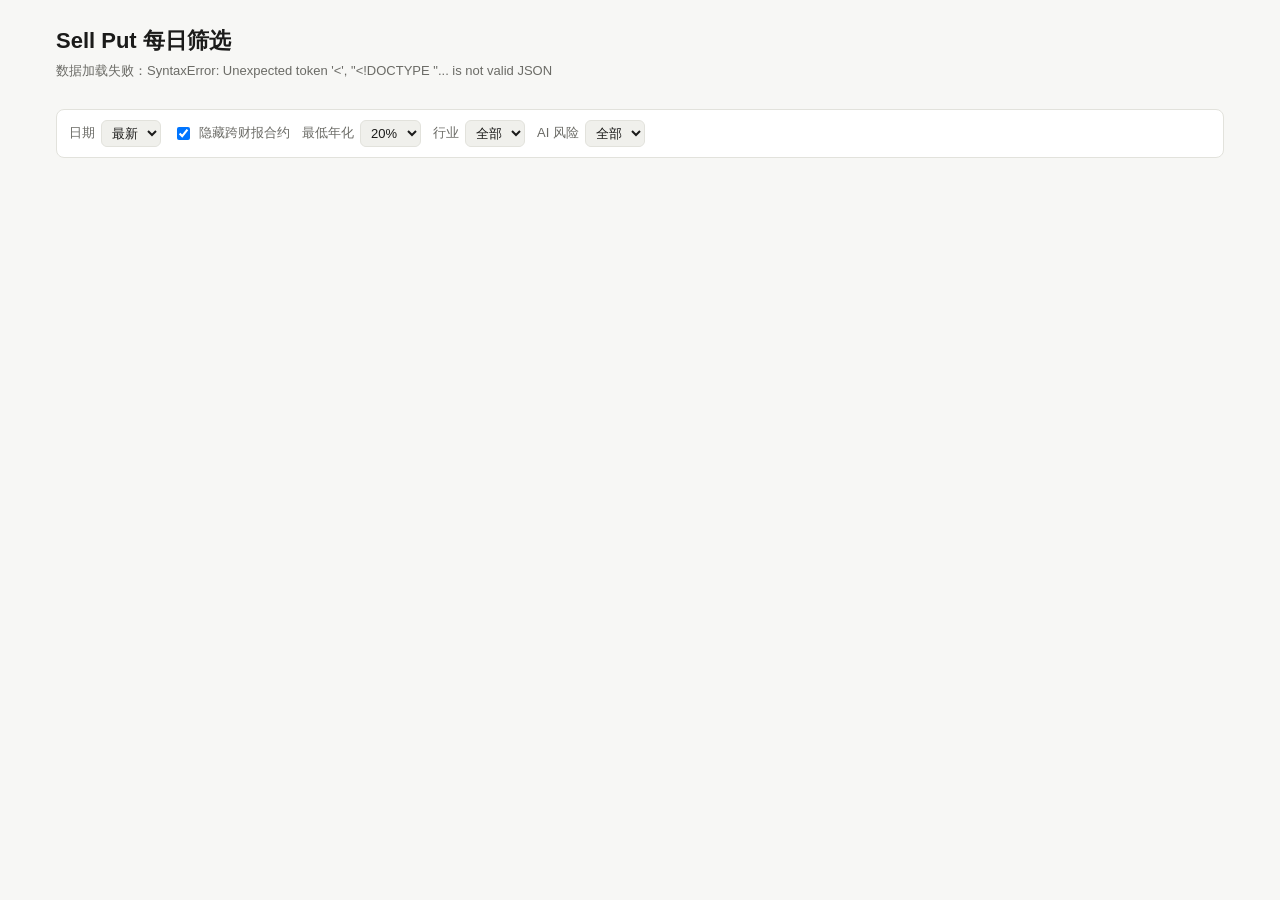
==== site/index.html @ 1e1ee7c6 "Daily sell-put screener with Claude risk notes and GitHub Pages site" ====
<!doctype html>
<html lang="zh-CN">
<head>
<meta charset="utf-8">
<meta name="viewport" content="width=device-width, initial-scale=1">
<title>Sell Put 每日筛选</title>
<style>
:root {
  --bg: #f7f7f5; --surface: #ffffff; --surface-2: #f0f0ec; --text: #1b1b1a; --muted: #6b6b66;
  --border: #e2e2dc; --accent: #2f6f4f; --accent-soft: #e3efe8;
  --warn: #9a5b00; --warn-soft: #fbefd9; --bad: #a33a2b; --bad-soft: #f8e1dd; --good: #2f6f4f; --good-soft: #e3efe8;
}
@media (prefers-color-scheme: dark) {
  :root:not([data-theme="light"]) {
    --bg: #141413; --surface: #1d1d1b; --surface-2: #262624; --text: #ecece8; --muted: #9a9a93;
    --border: #33332f; --accent: #7cc49b; --accent-soft: #1f3328;
    --warn: #f0b45c; --warn-soft: #3a2c14; --bad: #ef8a7a; --bad-soft: #3d1f1a; --good: #7cc49b; --good-soft: #1f3328;
  }
}
* { box-sizing: border-box; }
body { margin: 0; background: var(--bg); color: var(--text); font: 14px/1.5 -apple-system, BlinkMacSystemFont, "PingFang SC", "Segoe UI", "Microsoft YaHei", sans-serif; }
main { max-width: 1200px; margin: 0 auto; padding: 24px 16px 48px; }
h1 { font-size: 22px; margin: 0 0 4px; }
.sub { color: var(--muted); font-size: 13px; }
.stats { display: flex; gap: 8px; flex-wrap: wrap; margin: 14px 0; }
.stat { background: var(--surface); border: 1px solid var(--border); border-radius: 8px; padding: 8px 12px; }
.stat b { display: block; font-size: 18px; font-variant-numeric: tabular-nums; }
.stat span { color: var(--muted); font-size: 12px; }
.controls { display: flex; gap: 12px; flex-wrap: wrap; align-items: center; background: var(--surface); border: 1px solid var(--border); border-radius: 8px; padding: 10px 12px; margin-bottom: 12px; }
.controls label { display: flex; gap: 6px; align-items: center; color: var(--muted); font-size: 13px; }
select { background: var(--surface-2); color: var(--text); border: 1px solid var(--border); border-radius: 6px; padding: 4px 6px; font: inherit; }
.notice { background: var(--warn-soft); color: var(--warn); border-radius: 8px; padding: 8px 12px; margin-bottom: 12px; font-size: 13px; }
table { width: 100%; border-collapse: collapse; background: var(--surface); border: 1px solid var(--border); border-radius: 8px; overflow: hidden; }
th, td { padding: 9px 10px; text-align: right; border-bottom: 1px solid var(--border); white-space: nowrap; font-variant-numeric: tabular-nums; }
th { font-size: 12px; color: var(--muted); font-weight: 600; background: var(--surface-2); cursor: pointer; user-select: none; }
th:first-child, td:first-child { text-align: left; }
th.sorted::after { content: " ▾"; }
tr.row { cursor: pointer; }
tr.row:hover { background: var(--surface-2); }
.tk { font-weight: 700; }
.nm { color: var(--muted); font-size: 12px; max-width: 180px; overflow: hidden; text-overflow: ellipsis; display: block; }
.small { color: var(--muted); font-size: 12px; }
.ann { font-weight: 700; color: var(--accent); }
.tag { display: inline-block; border-radius: 999px; padding: 1px 8px; font-size: 12px; font-weight: 600; }
.r-低 { background: var(--good-soft); color: var(--good); }
.r-中 { background: var(--warn-soft); color: var(--warn); }
.r-高 { background: var(--bad-soft); color: var(--bad); }
.g-A { background: var(--good-soft); color: var(--good); }
.g-B { background: var(--surface-2); color: var(--text); border: 1px solid var(--border); }
.g-C { background: var(--bad-soft); color: var(--bad); }
.earn { background: var(--warn-soft); color: var(--warn); }
.gap-down { background: var(--bad-soft); color: var(--bad); }
.gap-up { background: var(--good-soft); color: var(--good); }
tr.detail td { white-space: normal; text-align: left; background: var(--surface-2); padding: 14px 16px; }
.detail-grid { display: grid; grid-template-columns: 1.4fr 1fr; gap: 18px; }
.detail h4 { margin: 0 0 6px; font-size: 13px; }
.detail ul { margin: 4px 0 10px; padding-left: 18px; }
.chips { display: flex; flex-wrap: wrap; gap: 6px; margin-bottom: 10px; }
.chip { background: var(--surface); border: 1px solid var(--border); border-radius: 6px; padding: 2px 8px; font-size: 12px; }
.mini { width: 100%; border: none; background: transparent; }
.mini th, .mini td { padding: 4px 6px; font-size: 12px; background: transparent; cursor: default; white-space: nowrap; }
.empty { text-align: center; color: var(--muted); padding: 40px; }
footer { color: var(--muted); font-size: 12px; margin-top: 20px; line-height: 1.7; }
@media (max-width: 760px) {
  thead { display: none; }
  table, tbody, tr, td { display: block; width: 100%; }
  table { border: none; background: transparent; }
  tr.row { background: var(--surface); border: 1px solid var(--border); border-radius: 8px; margin-top: 10px; padding: 6px 0; }
  tr.row td { display: flex; justify-content: space-between; border: none; padding: 3px 12px; white-space: normal; }
  tr.row td::before { content: attr(data-label); color: var(--muted); font-size: 12px; }
  tr.row td > span { text-align: right; }
  tr.row td:first-child { display: block; padding-bottom: 6px; }
  tr.row td:first-child > span { text-align: left; }
  tr.row td:first-child::before { content: none; }
  tr.detail td { border: 1px solid var(--border); border-top: none; border-radius: 0 0 8px 8px; margin-top: -4px; }
  .detail-grid { grid-template-columns: 1fr; }
  .nm { max-width: none; }
}
</style>
</head>
<body>
<main>
  <h1>Sell Put 每日筛选</h1>
  <div class="sub" id="sub">加载中…</div>
  <div class="stats" id="stats"></div>
  <div class="controls">
    <label>日期 <select id="date"></select></label>
    <label><input type="checkbox" id="hideEarn" checked> 隐藏跨财报合约</label>
    <label>最低年化 <select id="minAnn">
      <option value="0.20">20%</option><option value="0.25">25%</option><option value="0.30">30%</option><option value="0.40">40%</option>
    </select></label>
    <label>行业 <select id="sector"><option value="">全部</option></select></label>
    <label>AI 风险 <select id="risk"><option value="">全部</option><option>低</option><option>中</option><option>高</option></select></label>
  </div>
  <div id="notice"></div>
  <table>
    <thead><tr id="head"></tr></thead>
    <tbody id="body"></tbody>
  </table>
  <footer id="foot"></footer>
</main>
<script>
const COLS = [
  { key: "ticker", label: "股票" },
  { key: "price", label: "现价 / 盘前" },
  { key: "expiry", label: "到期 / DTE" },
  { key: "strike", label: "行权价 / OTM" },
  { key: "delta", label: "Delta" },
  { key: "mid", label: "权利金 (昨收 bid–ask)" },
  { key: "collateral", label: "一手担保" },
  { key: "annualized", label: "年化" },
  { key: "breakeven", label: "盈亏平衡" },
  { key: "iv", label: "IV / HV20" },
  { key: "earnings", label: "下次财报" },
  { key: "risk", label: "AI 质地 / 风险" },
];
const RISK_ORDER = { "低": 0, "中": 1, "高": 2 };
let report = null, sortKey = "annualized", open = new Set();

const $ = (id) => document.getElementById(id);
const pct = (x, d = 1) => x == null ? "–" : (x * 100).toFixed(d) + "%";
const usd = (x, d = 2) => x == null ? "–" : "$" + Number(x).toFixed(d);
const big = (x) => x == null ? "–" : Math.abs(x) >= 1e12 ? "$" + (x / 1e12).toFixed(2) + "T" : "$" + (x / 1e9).toFixed(1) + "B";
const esc = (s) => String(s ?? "").replace(/[&<>"']/g, (c) => ({ "&": "&amp;", "<": "&lt;", ">": "&gt;", '"': "&quot;", "'": "&#39;" }[c]));

async function load(date) {
  const url = date ? `data/history/${date}.json` : "data/latest.json";
  report = await (await fetch(url, { cache: "no-store" })).json();
  open.clear();
  const sectors = [...new Set(report.candidates.map((c) => c.sector).filter(Boolean))].sort();
  $("sector").innerHTML = '<option value="">全部</option>' + sectors.map((s) => `<option>${esc(s)}</option>`).join("");
  render();
}

function visibleRows() {
  const hideEarn = $("hideEarn").checked, minAnn = +$("minAnn").value, sector = $("sector").value, risk = $("risk").value;
  const rows = [];
  for (const c of report.candidates) {
    const contracts = c.contracts.filter((k) => k.annualized >= minAnn && !(hideEarn && k.crosses_earnings));
    if (!contracts.length) continue;
    if (sector && c.sector !== sector) continue;
    if (risk && c.ai?.risk_level !== risk) continue;
    rows.push({ c, k: contracts[0], others: contracts.slice(1) });
  }
  const val = ({ c, k }) => ({
    ticker: c.ticker, price: c.gap, expiry: k.dte, strike: k.otm_pct, delta: k.delta, mid: k.premium, collateral: -k.collateral,
    annualized: k.annualized, breakeven: 1 - k.breakeven / c.price, iv: k.iv / c.hv20,
    earnings: c.next_earnings || "9999", risk: RISK_ORDER[c.ai?.risk_level] ?? 9,
  }[sortKey]);
  const asc = ["ticker", "expiry", "earnings", "risk", "delta"].includes(sortKey) ? 1 : -1;
  rows.sort((a, b) => (val(a) > val(b) ? asc : val(a) < val(b) ? -asc : 0));
  return rows;
}

function render() {
  const r = report;
  $("sub").textContent = `数据时间 ${r.generated_at.replace("T", " ")}（美东） · 无风险利率 ${pct(r.risk_free_rate, 2)}` +
    (r.market_open ? " · 盘中实时（约 15 分钟延迟）" : " · 期权报价为上一收盘价（盘前期权不交易），Delta、OTM、权利金已按最新盘前价重新估算");
  $("stats").innerHTML = [
    [r.stats.universe, "扫描股票"], [r.stats.quality_passed, "通过质地筛选"], [r.stats.candidates, "有合格合约"],
  ].map(([v, l]) => `<div class="stat"><b>${v}</b><span>${l}</span></div>`).join("");
  const notes = [];
  if (!r.ai.enabled) notes.push("AI 风险笔记未启用（未配置 ANTHROPIC_API_KEY）。");
  if (r.ai.error) notes.push("AI 风险笔记今天生成失败：" + esc(r.ai.error));
  $("notice").innerHTML = notes.map((n) => `<div class="notice">${n}</div>`).join("");

  $("head").innerHTML = COLS.map((c) => `<th data-k="${c.key}" class="${c.key === sortKey ? "sorted" : ""}">${c.label}</th>`).join("");
  const rows = visibleRows();
  if (!rows.length) {
    $("body").innerHTML = `<tr><td colspan="${COLS.length}" class="empty">当前条件下没有合约</td></tr>`;
  } else {
    $("body").innerHTML = rows.map(rowHtml).join("");
  }
  const o = r.params.options, q = r.params.quality;
  $("foot").innerHTML = `
    规则：|Delta| ${o.delta_min}–${o.delta_max} · 年化 ≥ ${pct(o.min_annualized, 0)} · DTE ${o.min_dte}–${o.max_dte} 天 · 一手担保 ≤ $${(o.max_collateral ?? 0).toLocaleString()} · OI ≥ ${o.min_open_interest} · 价差 ≤ ${pct(o.max_spread_pct, 0)}<br>
    质地：市值 ≥ ${big(q.min_market_cap)} · ROE ≥ ${pct(q.min_roe, 0)} · 净利率 ≥ ${pct(q.min_profit_margin, 0)} · 自由现金流 &gt; 0 · 负债/权益 ≤ ${q.max_debt_to_equity}% · 距52周高点回撤 ≤ ${pct(q.max_drawdown_52w, 0)}<br>
    年化 = 权利金 ÷ 行权价 × 365 ÷ DTE（按现金担保计）。IV 由昨收中间价按 Black-Scholes 反推（未计股息）；盘前股价有变动时，Delta 和权利金（标"估"）按盘前价和同一 IV 重新估算，开盘后实际报价会不同。行权价是固定的，盘前大跌意味着合约离被行权更近。数据来自 Yahoo Finance，可能延迟或有误，下单前请以券商实时报价为准。<br>
    本页面是按上述规则自动筛选的数据和 AI 生成的风险摘要，不构成投资建议。卖出看跌期权在股价大跌时可能被行权并产生较大亏损。`;
}

function priceCell(c) {
  const g = c.gap ?? 0, warn = report.params.options.gap_warn ?? 0.03;
  if (Math.abs(g) < 0.0005) return usd(c.price_now ?? c.price);
  const cls = g <= -warn ? "tag gap-down" : g >= warn ? "tag gap-up" : "small";
  return `${usd(c.price_now)} <span class="${cls}">${g > 0 ? "+" : ""}${pct(g)}</span>`;
}

function rowHtml({ c, k, others }) {
  const ai = c.ai;
  const cells = [
    `<span class="tk">${esc(c.ticker)}</span><span class="nm">${esc(c.name)} · ${esc(c.sector || "")}</span>`,
    priceCell(c),
    `${k.expiry.slice(5)} <span class="small">${k.dte}天</span>`,
    `${usd(k.strike, k.strike % 1 ? 1 : 0)} <span class="small">${pct(k.otm_pct)}</span>`,
    k.delta.toFixed(2),
    `${k.premium !== k.mid ? '<span class="small">估</span> ' : ""}${usd(k.premium)} <span class="small">${k.bid.toFixed(2)}–${k.ask.toFixed(2)}</span>`,
    "$" + k.collateral.toLocaleString(),
    `<span class="ann">${pct(k.annualized)}</span>`,
    usd(k.breakeven),
    `${pct(k.iv, 0)} <span class="small">/ ${pct(c.hv20, 0)}</span>`,
    c.next_earnings ? (k.crosses_earnings ? `<span class="tag earn">${c.next_earnings.slice(5)} 跨期</span>` : c.next_earnings.slice(5)) : "–",
    ai ? `<span class="tag g-${ai.quality_grade}">${ai.quality_grade}</span> <span class="tag r-${ai.risk_level}">${ai.risk_level}</span>` : '<span class="small">–</span>',
  ];
  const tr = `<tr class="row" data-t="${esc(c.ticker)}">${cells.map((v, i) => `<td data-label="${COLS[i].label}"><span>${v}</span></td>`).join("")}</tr>`;
  return open.has(c.ticker) ? tr + detailHtml(c, [k, ...others]) : tr;
}

function detailHtml(c, contracts) {
  const ai = c.ai;
  const chips = [
    ["市值", big(c.market_cap)], ["ROE", pct(c.roe)], ["净利率", pct(c.profit_margin)], ["自由现金流", big(c.fcf)],
    ["负债/权益", c.debt_to_equity == null ? "–" : c.debt_to_equity.toFixed(0) + "%"], ["前瞻PE", c.forward_pe == null ? "–" : c.forward_pe.toFixed(1)],
    ["52周回撤", pct(c.drawdown_52w)], ["200日线", c.above_sma200 ? "上方" : "下方"], ["HV1年", pct(c.hv252, 0)],
  ].map(([l, v]) => `<span class="chip">${l} ${v}</span>`).join("");
  const aiHtml = ai ? `
      <h4>AI 小结</h4>
      <p>${esc(ai.summary)}</p>
      <h4>质地 <span class="tag g-${ai.quality_grade}">${ai.quality_grade}</span></h4>
      <p>${esc(ai.quality_view)}</p>
      <h4>到期前风险 <span class="tag r-${ai.risk_level}">${ai.risk_level}</span></h4>
      <ul>${ai.risks.map((x) => `<li>${esc(x)}</li>`).join("")}</ul>
      <h4>新闻要点</h4><p>${esc(ai.news_digest)}</p>`
    : `<p class="small">${report.ai.enabled ? `AI 只分析年化最高的前 ${report.ai.top_n} 只，这只不在其中。` : "AI 风险笔记未启用。"}</p>`;
  const mini = `<table class="mini"><thead><tr><th>到期</th><th>行权价</th><th>Delta</th><th>权利金</th><th>年化</th><th>OI</th></tr></thead><tbody>
    ${contracts.map((k) => `<tr><td>${k.expiry.slice(5)} · ${k.dte}天${k.crosses_earnings ? ' <span class="tag earn">跨财报</span>' : ""}</td><td>${usd(k.strike, k.strike % 1 ? 1 : 0)}</td><td>${k.delta.toFixed(2)}</td><td>${usd(k.premium)}</td><td>${pct(k.annualized)}</td><td>${k.open_interest}</td></tr>`).join("")}
    </tbody></table>`;
  return `<tr class="detail"><td colspan="${COLS.length}"><div class="detail-grid">
    <div>${aiHtml}</div>
    <div><h4>基本面</h4><div class="chips">${chips}</div><h4>可选合约</h4>${mini}</div>
  </div></td></tr>`;
}

$("head").addEventListener("click", (e) => { const k = e.target.dataset.k; if (k) { sortKey = k; render(); } });
$("body").addEventListener("click", (e) => {
  const tr = e.target.closest("tr.row"); if (!tr) return;
  const t = tr.dataset.t; open.has(t) ? open.delete(t) : open.add(t); render();
});
["hideEarn", "minAnn", "sector", "risk"].forEach((id) => $(id).addEventListener("change", render));
$("date").addEventListener("change", (e) => load(e.target.value || null));

(async () => {
  try {
    const dates = await (await fetch("data/history/index.json", { cache: "no-store" })).json();
    $("date").innerHTML = dates.map((d, i) => `<option value="${i ? d : ""}">${d}${i ? "" : "（最新）"}</option>`).join("");
  } catch { $("date").innerHTML = '<option value="">最新</option>'; }
  try { await load(null); } catch (e) { $("sub").textContent = "数据加载失败：" + e; }
})();
</script>
</body>
</html>
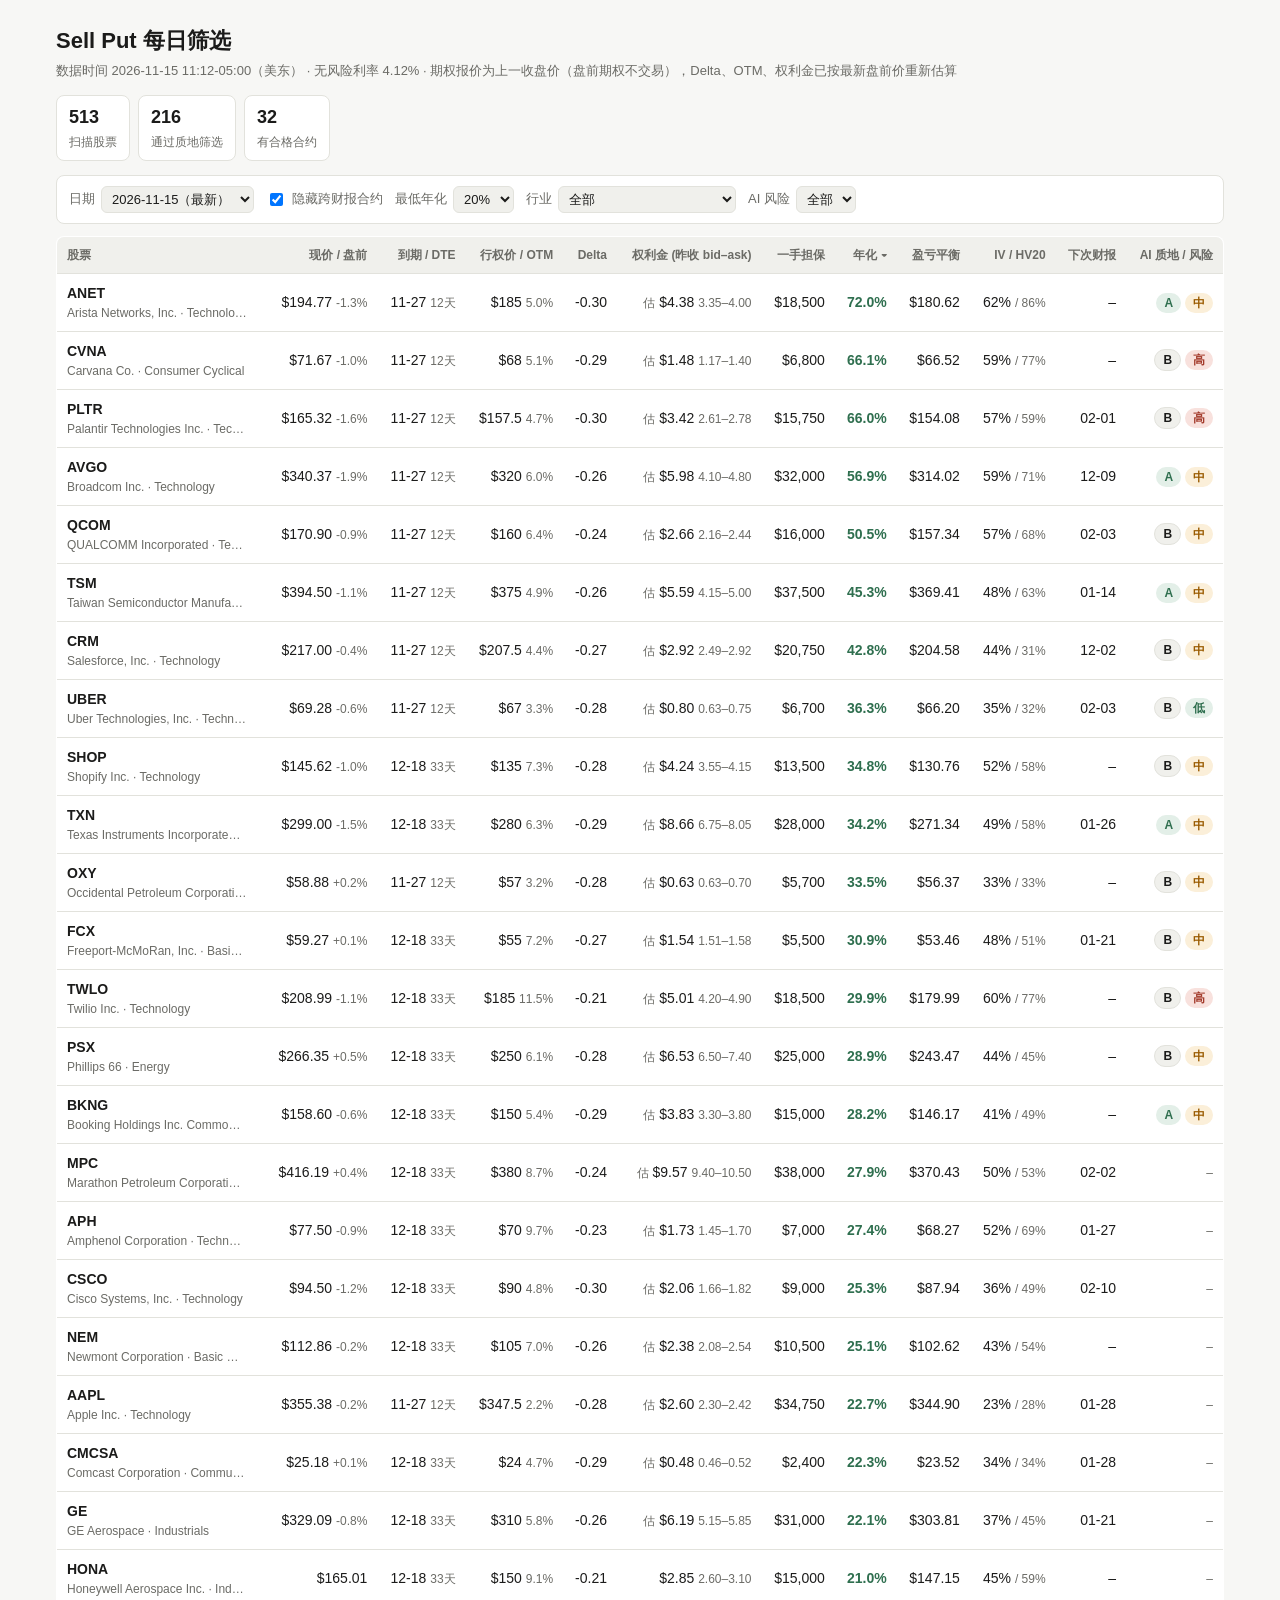
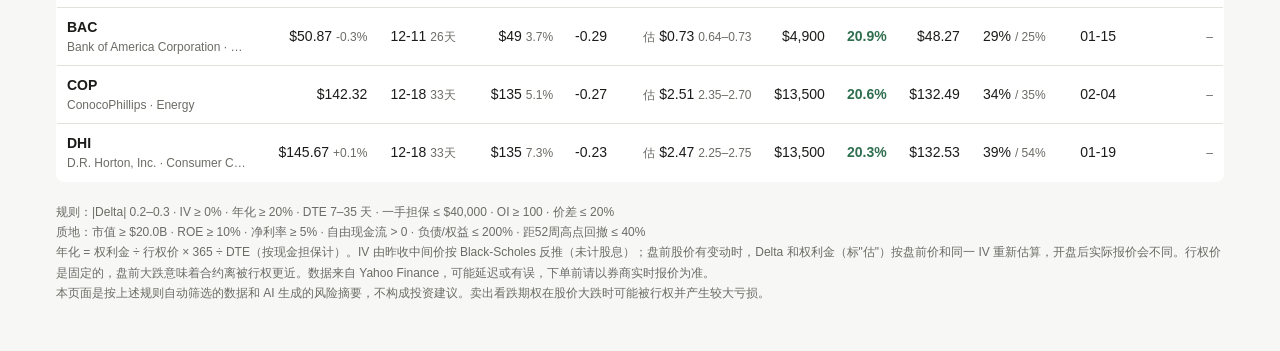
==== commit 838bf772: "Require IV >= 80% and 30% annualized; drop 52-week drawdown filter" ====
--- a/site/index.html
+++ b/site/index.html
@@ -173,8 +173,8 @@
   }
   const o = r.params.options, q = r.params.quality;
   $("foot").innerHTML = `
-    规则：|Delta| ${o.delta_min}–${o.delta_max} · 年化 ≥ ${pct(o.min_annualized, 0)} · DTE ${o.min_dte}–${o.max_dte} 天 · 一手担保 ≤ $${(o.max_collateral ?? 0).toLocaleString()} · OI ≥ ${o.min_open_interest} · 价差 ≤ ${pct(o.max_spread_pct, 0)}<br>
-    质地：市值 ≥ ${big(q.min_market_cap)} · ROE ≥ ${pct(q.min_roe, 0)} · 净利率 ≥ ${pct(q.min_profit_margin, 0)} · 自由现金流 &gt; 0 · 负债/权益 ≤ ${q.max_debt_to_equity}% · 距52周高点回撤 ≤ ${pct(q.max_drawdown_52w, 0)}<br>
+    规则：|Delta| ${o.delta_min}–${o.delta_max} · IV ≥ ${pct(o.min_iv ?? 0, 0)} · 年化 ≥ ${pct(o.min_annualized, 0)} · DTE ${o.min_dte}–${o.max_dte} 天 · 一手担保 ≤ $${(o.max_collateral ?? 0).toLocaleString()} · OI ≥ ${o.min_open_interest} · 价差 ≤ ${pct(o.max_spread_pct, 0)}<br>
+    质地：市值 ≥ ${big(q.min_market_cap)} · ROE ≥ ${pct(q.min_roe, 0)} · 净利率 ≥ ${pct(q.min_profit_margin, 0)} · 自由现金流 &gt; 0 · 负债/权益 ≤ ${q.max_debt_to_equity}%${q.max_drawdown_52w != null ? ` · 距52周高点回撤 ≤ ${pct(q.max_drawdown_52w, 0)}` : ""}<br>
     年化 = 权利金 ÷ 行权价 × 365 ÷ DTE（按现金担保计）。IV 由昨收中间价按 Black-Scholes 反推（未计股息）；盘前股价有变动时，Delta 和权利金（标"估"）按盘前价和同一 IV 重新估算，开盘后实际报价会不同。行权价是固定的，盘前大跌意味着合约离被行权更近。数据来自 Yahoo Finance，可能延迟或有误，下单前请以券商实时报价为准。<br>
     本页面是按上述规则自动筛选的数据和 AI 生成的风险摘要，不构成投资建议。卖出看跌期权在股价大跌时可能被行权并产生较大亏损。`;
 }
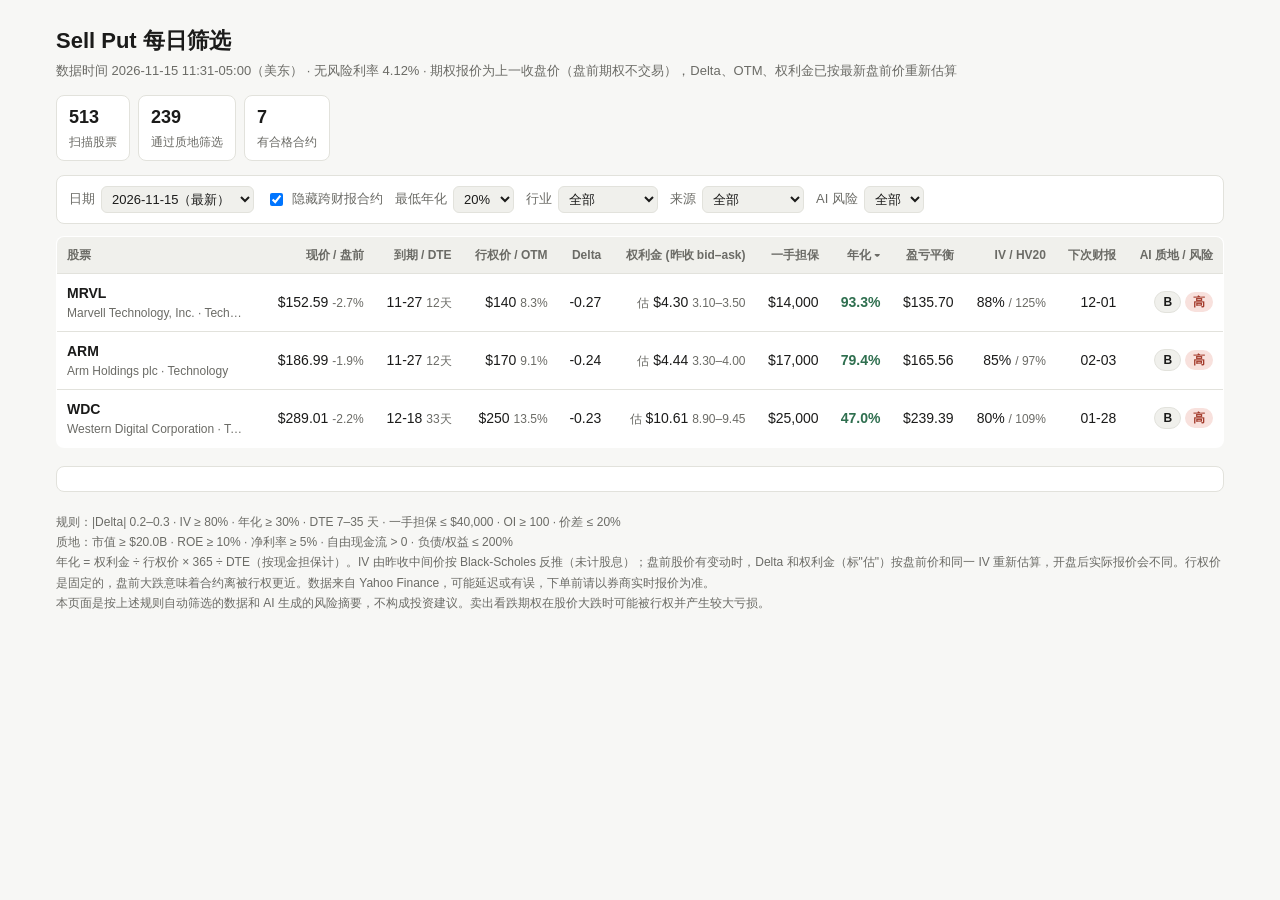
==== commit e7004876: "Add Reddit trending tickers (ApeWisdom) to the daily pool" ====
--- a/site/index.html
+++ b/site/index.html
@@ -60,6 +60,12 @@
 .mini { width: 100%; border: none; background: transparent; }
 .mini th, .mini td { padding: 4px 6px; font-size: 12px; background: transparent; cursor: default; white-space: nowrap; }
 .empty { text-align: center; color: var(--muted); padding: 40px; }
+.rd { background: var(--accent-soft); color: var(--accent); margin-left: 6px; font-weight: 600; }
+#reddit { margin-top: 18px; background: var(--surface); border: 1px solid var(--border); border-radius: 8px; padding: 12px 14px; }
+#reddit h3 { margin: 0 0 4px; font-size: 14px; }
+#reddit .chips { margin: 8px 0 0; }
+.chip.in { border-color: var(--accent); color: var(--accent); font-weight: 600; }
+.chip .why { color: var(--muted); }
 footer { color: var(--muted); font-size: 12px; margin-top: 20px; line-height: 1.7; }
 @media (max-width: 760px) {
   thead { display: none; }
@@ -90,6 +96,7 @@
       <option value="0.20">20%</option><option value="0.25">25%</option><option value="0.30">30%</option><option value="0.40">40%</option>
     </select></label>
     <label>行业 <select id="sector"><option value="">全部</option></select></label>
+    <label>来源 <select id="source"><option value="">全部</option><option value="reddit">Reddit 热门</option></select></label>
     <label>AI 风险 <select id="risk"><option value="">全部</option><option>低</option><option>中</option><option>高</option></select></label>
   </div>
   <div id="notice"></div>
@@ -97,6 +104,7 @@
     <thead><tr id="head"></tr></thead>
     <tbody id="body"></tbody>
   </table>
+  <section id="reddit"></section>
   <footer id="foot"></footer>
 </main>
 <script>
@@ -134,12 +142,14 @@
 
 function visibleRows() {
   const hideEarn = $("hideEarn").checked, minAnn = +$("minAnn").value, sector = $("sector").value, risk = $("risk").value;
+  const source = $("source").value;
   const rows = [];
   for (const c of report.candidates) {
     const contracts = c.contracts.filter((k) => k.annualized >= minAnn && !(hideEarn && k.crosses_earnings));
     if (!contracts.length) continue;
     if (sector && c.sector !== sector) continue;
     if (risk && c.ai?.risk_level !== risk) continue;
+    if (source === "reddit" && !c.reddit) continue;
     rows.push({ c, k: contracts[0], others: contracts.slice(1) });
   }
   const val = ({ c, k }) => ({
@@ -158,6 +168,7 @@
     (r.market_open ? " · 盘中实时（约 15 分钟延迟）" : " · 期权报价为上一收盘价（盘前期权不交易），Delta、OTM、权利金已按最新盘前价重新估算");
   $("stats").innerHTML = [
     [r.stats.universe, "扫描股票"], [r.stats.quality_passed, "通过质地筛选"], [r.stats.candidates, "有合格合约"],
+    ...(r.stats.reddit_trending ? [[r.stats.reddit_trending, "Reddit 热门"]] : []),
   ].map(([v, l]) => `<div class="stat"><b>${v}</b><span>${l}</span></div>`).join("");
   const notes = [];
   if (!r.ai.enabled) notes.push("AI 风险笔记未启用（未配置 ANTHROPIC_API_KEY）。");
@@ -171,6 +182,7 @@
   } else {
     $("body").innerHTML = rows.map(rowHtml).join("");
   }
+  $("reddit").innerHTML = redditHtml(r.reddit || []);
   const o = r.params.options, q = r.params.quality;
   $("foot").innerHTML = `
     规则：|Delta| ${o.delta_min}–${o.delta_max} · IV ≥ ${pct(o.min_iv ?? 0, 0)} · 年化 ≥ ${pct(o.min_annualized, 0)} · DTE ${o.min_dte}–${o.max_dte} 天 · 一手担保 ≤ $${(o.max_collateral ?? 0).toLocaleString()} · OI ≥ ${o.min_open_interest} · 价差 ≤ ${pct(o.max_spread_pct, 0)}<br>
@@ -186,10 +198,23 @@
   return `${usd(c.price_now)} <span class="${cls}">${g > 0 ? "+" : ""}${pct(g)}</span>`;
 }
 
+const WHY = {
+  candidate: "入选", no_contract: "无合格合约", chain_failed: "数据失败", not_equity: "ETF/非个股",
+  market_cap: "市值不够", roe: "ROE 低", profit_margin: "净利率低", fcf: "现金流为负", debt: "负债高",
+  price: "股价低", sma200: "在200日线下", drawdown: "回撤大",
+};
+
+function redditHtml(list) {
+  if (!list.length) return "";
+  return `<h3>今日 Reddit 热门</h3>
+    <div class="small">过去 24 小时 Reddit 股票版块提及最多的股票（数据来自 ApeWisdom），已并入今天的股票池，同样要过质地和期权规则。</div>
+    <div class="chips">${list.map((x) => `<span class="chip${x.status === "candidate" ? " in" : ""}">#${x.rank} ${esc(x.ticker)} · ${x.mentions} <span class="why">${WHY[x.status] || esc(x.status)}</span></span>`).join("")}</div>`;
+}
+
 function rowHtml({ c, k, others }) {
   const ai = c.ai;
   const cells = [
-    `<span class="tk">${esc(c.ticker)}</span><span class="nm">${esc(c.name)} · ${esc(c.sector || "")}</span>`,
+    `<span class="tk">${esc(c.ticker)}</span>${c.reddit ? `<span class="tag rd">Reddit #${c.reddit.rank}</span>` : ""}<span class="nm">${esc(c.name)} · ${esc(c.sector || "")}</span>`,
     priceCell(c),
     `${k.expiry.slice(5)} <span class="small">${k.dte}天</span>`,
     `${usd(k.strike, k.strike % 1 ? 1 : 0)} <span class="small">${pct(k.otm_pct)}</span>`,
@@ -211,6 +236,7 @@
   const chips = [
     ["市值", big(c.market_cap)], ["ROE", pct(c.roe)], ["净利率", pct(c.profit_margin)], ["自由现金流", big(c.fcf)],
     ["负债/权益", c.debt_to_equity == null ? "–" : c.debt_to_equity.toFixed(0) + "%"], ["前瞻PE", c.forward_pe == null ? "–" : c.forward_pe.toFixed(1)],
+    ...(c.reddit ? [["Reddit 24h 提及", `${c.reddit.mentions}（前一天 ${c.reddit.mentions_24h_ago ?? "–"}）`]] : []),
     ["52周回撤", pct(c.drawdown_52w)], ["200日线", c.above_sma200 ? "上方" : "下方"], ["HV1年", pct(c.hv252, 0)],
   ].map(([l, v]) => `<span class="chip">${l} ${v}</span>`).join("");
   const aiHtml = ai ? `
@@ -236,7 +262,7 @@
   const tr = e.target.closest("tr.row"); if (!tr) return;
   const t = tr.dataset.t; open.has(t) ? open.delete(t) : open.add(t); render();
 });
-["hideEarn", "minAnn", "sector", "risk"].forEach((id) => $(id).addEventListener("change", render));
+["hideEarn", "minAnn", "sector", "risk", "source"].forEach((id) => $(id).addEventListener("change", render));
 $("date").addEventListener("change", (e) => load(e.target.value || null));
 
 (async () => {
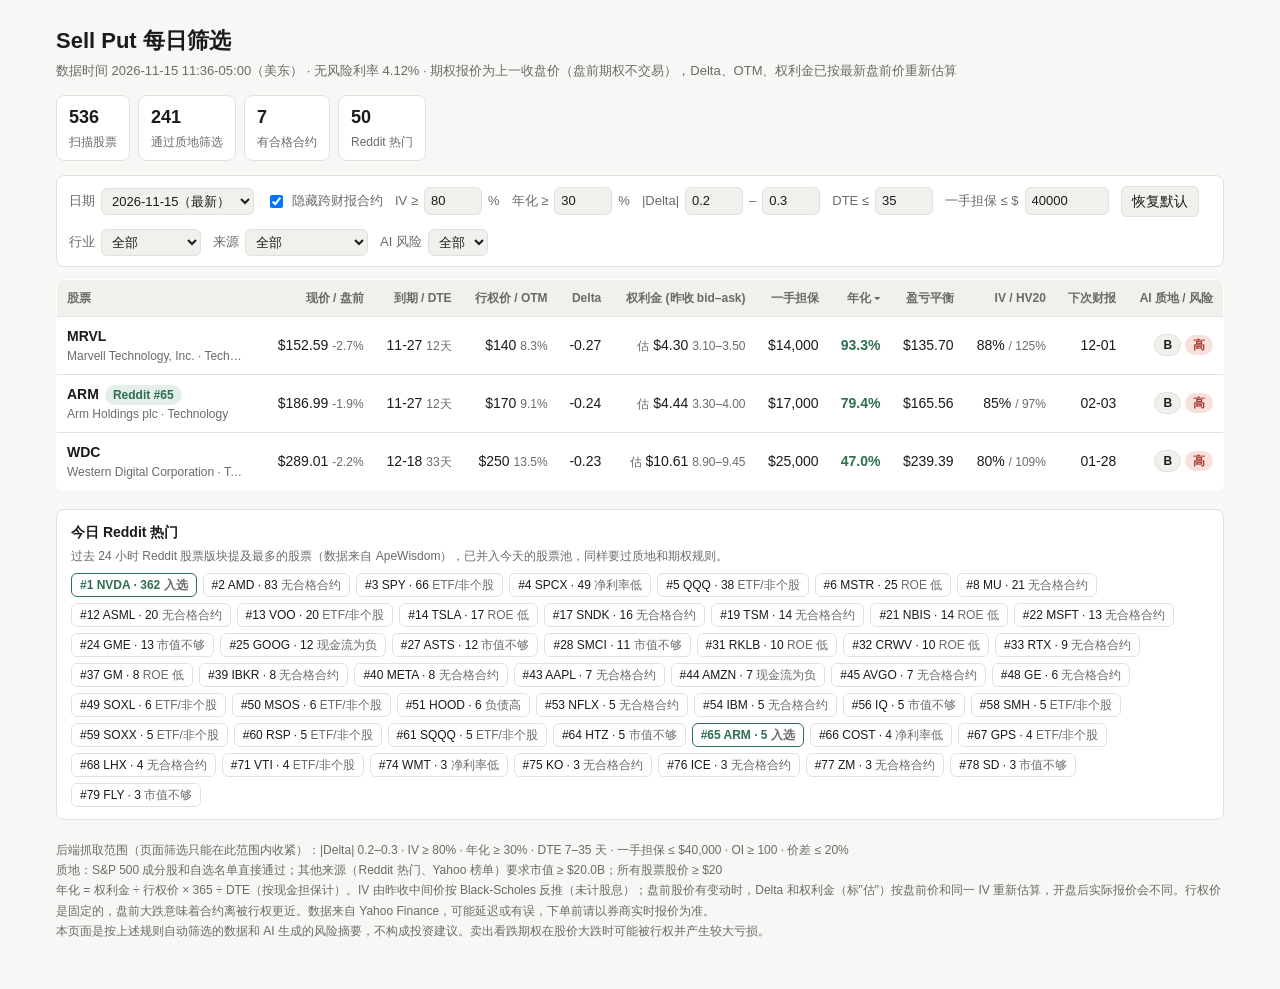
==== commit fbf82676: "S&P 500 as quality gate, Yahoo screeners, page filter inputs, per-ticker deep AI analysis with budge" ====
--- a/site/index.html
+++ b/site/index.html
@@ -28,6 +28,9 @@
 .stat span { color: var(--muted); font-size: 12px; }
 .controls { display: flex; gap: 12px; flex-wrap: wrap; align-items: center; background: var(--surface); border: 1px solid var(--border); border-radius: 8px; padding: 10px 12px; margin-bottom: 12px; }
 .controls label { display: flex; gap: 6px; align-items: center; color: var(--muted); font-size: 13px; }
+input.num { width: 58px; background: var(--surface-2); color: var(--text); border: 1px solid var(--border); border-radius: 6px; padding: 3px 6px; font: inherit; }
+input.num.wide { width: 84px; }
+button { background: var(--surface-2); color: var(--text); border: 1px solid var(--border); border-radius: 6px; padding: 4px 10px; font: inherit; cursor: pointer; }
 select { background: var(--surface-2); color: var(--text); border: 1px solid var(--border); border-radius: 6px; padding: 4px 6px; font: inherit; }
 .notice { background: var(--warn-soft); color: var(--warn); border-radius: 8px; padding: 8px 12px; margin-bottom: 12px; font-size: 13px; }
 table { width: 100%; border-collapse: collapse; background: var(--surface); border: 1px solid var(--border); border-radius: 8px; overflow: hidden; }
@@ -64,6 +67,8 @@
 #reddit { margin-top: 18px; background: var(--surface); border: 1px solid var(--border); border-radius: 8px; padding: 12px 14px; }
 #reddit h3 { margin: 0 0 4px; font-size: 14px; }
 #reddit .chips { margin: 8px 0 0; }
+.src { padding-left: 18px; font-size: 13px; }
+.src a { color: var(--accent); }
 .chip.in { border-color: var(--accent); color: var(--accent); font-weight: 600; }
 .chip .why { color: var(--muted); }
 footer { color: var(--muted); font-size: 12px; margin-top: 20px; line-height: 1.7; }
@@ -92,11 +97,14 @@
   <div class="controls">
     <label>日期 <select id="date"></select></label>
     <label><input type="checkbox" id="hideEarn" checked> 隐藏跨财报合约</label>
-    <label>最低年化 <select id="minAnn">
-      <option value="0.20">20%</option><option value="0.25">25%</option><option value="0.30">30%</option><option value="0.40">40%</option>
-    </select></label>
+    <label>IV ≥ <input type="number" id="minIv" class="num" step="5" min="0">%</label>
+    <label>年化 ≥ <input type="number" id="minAnn" class="num" step="5" min="0">%</label>
+    <label>|Delta| <input type="number" id="dMin" class="num" step="0.01" min="0" max="1">–<input type="number" id="dMax" class="num" step="0.01" min="0" max="1"></label>
+    <label>DTE ≤ <input type="number" id="maxDte" class="num" step="1" min="0"></label>
+    <label>一手担保 ≤ $<input type="number" id="maxCol" class="num wide" step="1000" min="0"></label>
+    <button id="reset" type="button">恢复默认</button>
     <label>行业 <select id="sector"><option value="">全部</option></select></label>
-    <label>来源 <select id="source"><option value="">全部</option><option value="reddit">Reddit 热门</option></select></label>
+    <label>来源 <select id="source"><option value="">全部</option><option value="reddit">Reddit 热门</option><option value="screens">Yahoo 榜单</option><option value="core">S&amp;P 500 / 自选</option></select></label>
     <label>AI 风险 <select id="risk"><option value="">全部</option><option>低</option><option>中</option><option>高</option></select></label>
   </div>
   <div id="notice"></div>
@@ -140,16 +148,53 @@
   render();
 }
 
+const FILTER_IDS = ["minIv", "minAnn", "dMin", "dMax", "maxDte", "maxCol"];
+const STORE_KEY = "sellputer.filters";
+
+function pageDefaults() {
+  const p = report.params.page || {}, o = report.params.options;
+  return {
+    minIv: Math.round((p.min_iv ?? o.min_iv ?? 0) * 100), minAnn: Math.round((p.min_annualized ?? o.min_annualized) * 100),
+    dMin: p.delta_min ?? o.delta_min, dMax: p.delta_max ?? o.delta_max, maxDte: p.max_dte ?? o.max_dte,
+    maxCol: p.max_collateral ?? o.max_collateral ?? 1e9, hideEarn: p.hide_earnings ?? true,
+  };
+}
+
+function readFilters() {
+  const f = Object.fromEntries(FILTER_IDS.map((id) => [id, $(id).value === "" ? NaN : +$(id).value]));
+  const d = pageDefaults();
+  for (const id of FILTER_IDS) if (Number.isNaN(f[id])) f[id] = d[id];
+  f.hideEarn = $("hideEarn").checked;
+  return f;
+}
+
+function setFilters(f) {
+  for (const id of FILTER_IDS) $(id).value = f[id];
+  $("hideEarn").checked = f.hideEarn;
+}
+
+function saveFilters() {
+  try { localStorage.setItem(STORE_KEY, JSON.stringify(readFilters())); } catch {}
+}
+
+function savedFilters() {
+  try { return JSON.parse(localStorage.getItem(STORE_KEY)); } catch { return null; }
+}
+
 function visibleRows() {
-  const hideEarn = $("hideEarn").checked, minAnn = +$("minAnn").value, sector = $("sector").value, risk = $("risk").value;
-  const source = $("source").value;
+  const f = readFilters(), sector = $("sector").value, risk = $("risk").value, source = $("source").value;
   const rows = [];
   for (const c of report.candidates) {
-    const contracts = c.contracts.filter((k) => k.annualized >= minAnn && !(hideEarn && k.crosses_earnings));
+    const contracts = c.contracts
+      .filter((k) => k.annualized >= f.minAnn / 100 && k.iv >= f.minIv / 100 && -k.delta >= f.dMin && -k.delta <= f.dMax &&
+        k.dte <= f.maxDte && k.collateral <= f.maxCol && !(f.hideEarn && k.crosses_earnings))
+      .sort((a, b) => b.annualized - a.annualized);
     if (!contracts.length) continue;
     if (sector && c.sector !== sector) continue;
     if (risk && c.ai?.risk_level !== risk) continue;
     if (source === "reddit" && !c.reddit) continue;
+    if (source === "screens" && !c.screens?.length) continue;
+    if (source === "core" && !c.core) continue;
     rows.push({ c, k: contracts[0], others: contracts.slice(1) });
   }
   const val = ({ c, k }) => ({
@@ -173,6 +218,7 @@
   const notes = [];
   if (!r.ai.enabled) notes.push("AI 风险笔记未启用（未配置 ANTHROPIC_API_KEY）。");
   if (r.ai.error) notes.push("AI 风险笔记今天生成失败：" + esc(r.ai.error));
+  const sp = r.ai.spend;
   $("notice").innerHTML = notes.map((n) => `<div class="notice">${n}</div>`).join("");
 
   $("head").innerHTML = COLS.map((c) => `<th data-k="${c.key}" class="${c.key === sortKey ? "sorted" : ""}">${c.label}</th>`).join("");
@@ -185,8 +231,9 @@
   $("reddit").innerHTML = redditHtml(r.reddit || []);
   const o = r.params.options, q = r.params.quality;
   $("foot").innerHTML = `
-    规则：|Delta| ${o.delta_min}–${o.delta_max} · IV ≥ ${pct(o.min_iv ?? 0, 0)} · 年化 ≥ ${pct(o.min_annualized, 0)} · DTE ${o.min_dte}–${o.max_dte} 天 · 一手担保 ≤ $${(o.max_collateral ?? 0).toLocaleString()} · OI ≥ ${o.min_open_interest} · 价差 ≤ ${pct(o.max_spread_pct, 0)}<br>
-    质地：市值 ≥ ${big(q.min_market_cap)} · ROE ≥ ${pct(q.min_roe, 0)} · 净利率 ≥ ${pct(q.min_profit_margin, 0)} · 自由现金流 &gt; 0 · 负债/权益 ≤ ${q.max_debt_to_equity}%${q.max_drawdown_52w != null ? ` · 距52周高点回撤 ≤ ${pct(q.max_drawdown_52w, 0)}` : ""}<br>
+    后端抓取范围（页面筛选只能在此范围内收紧）：|Delta| ${o.delta_min}–${o.delta_max} · IV ≥ ${pct(o.min_iv ?? 0, 0)} · 年化 ≥ ${pct(o.min_annualized, 0)} · DTE ${o.min_dte}–${o.max_dte} 天 · 一手担保 ≤ $${(o.max_collateral ?? 0).toLocaleString()} · OI ≥ ${o.min_open_interest} · 价差 ≤ ${pct(o.max_spread_pct, 0)}<br>
+    质地：S&amp;P 500 成分股和自选名单直接通过；其他来源（Reddit 热门、Yahoo 榜单）要求市值 ≥ ${big(q.min_market_cap)}${q.require_profitable ? " 且在盈利" : ""}；所有股票股价 ≥ $${q.min_price}<br>
+    ${sp ? `AI：深度分析 ${sp.deep} 只、简要笔记 ${sp.light} 只、联网搜索 ${sp.searches} 次，今日花费约 $${sp.usd.toFixed(2)}（上限 $${sp.budget_usd}）<br>` : ""}
     年化 = 权利金 ÷ 行权价 × 365 ÷ DTE（按现金担保计）。IV 由昨收中间价按 Black-Scholes 反推（未计股息）；盘前股价有变动时，Delta 和权利金（标"估"）按盘前价和同一 IV 重新估算，开盘后实际报价会不同。行权价是固定的，盘前大跌意味着合约离被行权更近。数据来自 Yahoo Finance，可能延迟或有误，下单前请以券商实时报价为准。<br>
     本页面是按上述规则自动筛选的数据和 AI 生成的风险摘要，不构成投资建议。卖出看跌期权在股价大跌时可能被行权并产生较大亏损。`;
 }
@@ -198,10 +245,12 @@
   return `${usd(c.price_now)} <span class="${cls}">${g > 0 ? "+" : ""}${pct(g)}</span>`;
 }
 
+const SCREEN_LABEL = { most_actives: "成交最活跃", day_losers: "跌幅榜", day_gainers: "涨幅榜" };
+
 const WHY = {
   candidate: "入选", no_contract: "无合格合约", chain_failed: "数据失败", not_equity: "ETF/非个股",
   market_cap: "市值不够", roe: "ROE 低", profit_margin: "净利率低", fcf: "现金流为负", debt: "负债高",
-  price: "股价低", sma200: "在200日线下", drawdown: "回撤大",
+  price: "股价低", sma200: "在200日线下", drawdown: "回撤大", unprofitable: "未盈利",
 };
 
 function redditHtml(list) {
@@ -214,7 +263,7 @@
 function rowHtml({ c, k, others }) {
   const ai = c.ai;
   const cells = [
-    `<span class="tk">${esc(c.ticker)}</span>${c.reddit ? `<span class="tag rd">Reddit #${c.reddit.rank}</span>` : ""}<span class="nm">${esc(c.name)} · ${esc(c.sector || "")}</span>`,
+    `<span class="tk">${esc(c.ticker)}</span>${c.reddit ? `<span class="tag rd">Reddit #${c.reddit.rank}</span>` : ""}${(c.screens || []).map((x) => `<span class="tag rd">${SCREEN_LABEL[x] || esc(x)}</span>`).join("")}<span class="nm">${esc(c.name)} · ${esc(c.sector || "")}</span>`,
     priceCell(c),
     `${k.expiry.slice(5)} <span class="small">${k.dte}天</span>`,
     `${usd(k.strike, k.strike % 1 ? 1 : 0)} <span class="small">${pct(k.otm_pct)}</span>`,
@@ -240,14 +289,19 @@
     ["52周回撤", pct(c.drawdown_52w)], ["200日线", c.above_sma200 ? "上方" : "下方"], ["HV1年", pct(c.hv252, 0)],
   ].map(([l, v]) => `<span class="chip">${l} ${v}</span>`).join("");
   const aiHtml = ai ? `
-      <h4>AI 小结</h4>
+      <h4>AI 小结 ${ai.deep ? '<span class="tag rd">深度分析</span>' : '<span class="small">简要</span>'}</h4>
       <p>${esc(ai.summary)}</p>
       <h4>质地 <span class="tag g-${ai.quality_grade}">${ai.quality_grade}</span></h4>
       <p>${esc(ai.quality_view)}</p>
       <h4>到期前风险 <span class="tag r-${ai.risk_level}">${ai.risk_level}</span></h4>
       <ul>${ai.risks.map((x) => `<li>${esc(x)}</li>`).join("")}</ul>
-      <h4>新闻要点</h4><p>${esc(ai.news_digest)}</p>`
-    : `<p class="small">${report.ai.enabled ? `AI 只分析年化最高的前 ${report.ai.top_n} 只，这只不在其中。` : "AI 风险笔记未启用。"}</p>`;
+      ${ai.option_view ? `<h4>期权视角</h4><p>${esc(ai.option_view)}</p>` : ""}
+      ${ai.assignment_view ? `<h4>如果被行权</h4><p>${esc(ai.assignment_view)}</p>` : ""}
+      ${ai.catalysts?.length ? `<h4>催化剂 / 日程</h4><ul>${ai.catalysts.map((x) => `<li>${esc(x)}</li>`).join("")}</ul>` : ""}
+      <h4>新闻要点</h4><p>${esc(ai.news_digest)}</p>
+      ${ai.sentiment ? `<h4>市场情绪</h4><p>${esc(ai.sentiment)}</p>` : ""}
+      ${ai.sources?.length ? `<h4>来源</h4><ul class="src">${ai.sources.map((x) => `<li><a href="${esc(x.url)}" target="_blank" rel="noopener noreferrer">${esc(x.title)}</a></li>`).join("")}</ul>` : ""}`
+    : `<p class="small">${report.ai.enabled ? `AI 每天最多分析 ${report.ai.top_n} 只（优先符合默认条件的），这只不在其中。` : "AI 风险笔记未启用。"}</p>`;
   const mini = `<table class="mini"><thead><tr><th>到期</th><th>行权价</th><th>Delta</th><th>权利金</th><th>年化</th><th>OI</th></tr></thead><tbody>
     ${contracts.map((k) => `<tr><td>${k.expiry.slice(5)} · ${k.dte}天${k.crosses_earnings ? ' <span class="tag earn">跨财报</span>' : ""}</td><td>${usd(k.strike, k.strike % 1 ? 1 : 0)}</td><td>${k.delta.toFixed(2)}</td><td>${usd(k.premium)}</td><td>${pct(k.annualized)}</td><td>${k.open_interest}</td></tr>`).join("")}
     </tbody></table>`;
@@ -262,7 +316,9 @@
   const tr = e.target.closest("tr.row"); if (!tr) return;
   const t = tr.dataset.t; open.has(t) ? open.delete(t) : open.add(t); render();
 });
-["hideEarn", "minAnn", "sector", "risk", "source"].forEach((id) => $(id).addEventListener("change", render));
+["sector", "risk", "source"].forEach((id) => $(id).addEventListener("change", render));
+["hideEarn", ...FILTER_IDS].forEach((id) => $(id).addEventListener("input", () => { saveFilters(); render(); }));
+$("reset").addEventListener("click", () => { setFilters(pageDefaults()); saveFilters(); render(); });
 $("date").addEventListener("change", (e) => load(e.target.value || null));
 
 (async () => {
@@ -270,7 +326,11 @@
     const dates = await (await fetch("data/history/index.json", { cache: "no-store" })).json();
     $("date").innerHTML = dates.map((d, i) => `<option value="${i ? d : ""}">${d}${i ? "" : "（最新）"}</option>`).join("");
   } catch { $("date").innerHTML = '<option value="">最新</option>'; }
-  try { await load(null); } catch (e) { $("sub").textContent = "数据加载失败：" + e; }
+  try {
+    await load(null);
+    setFilters({ ...pageDefaults(), ...(savedFilters() || {}) });
+    render();
+  } catch (e) { $("sub").textContent = "数据加载失败：" + e; }
 })();
 </script>
 </body>
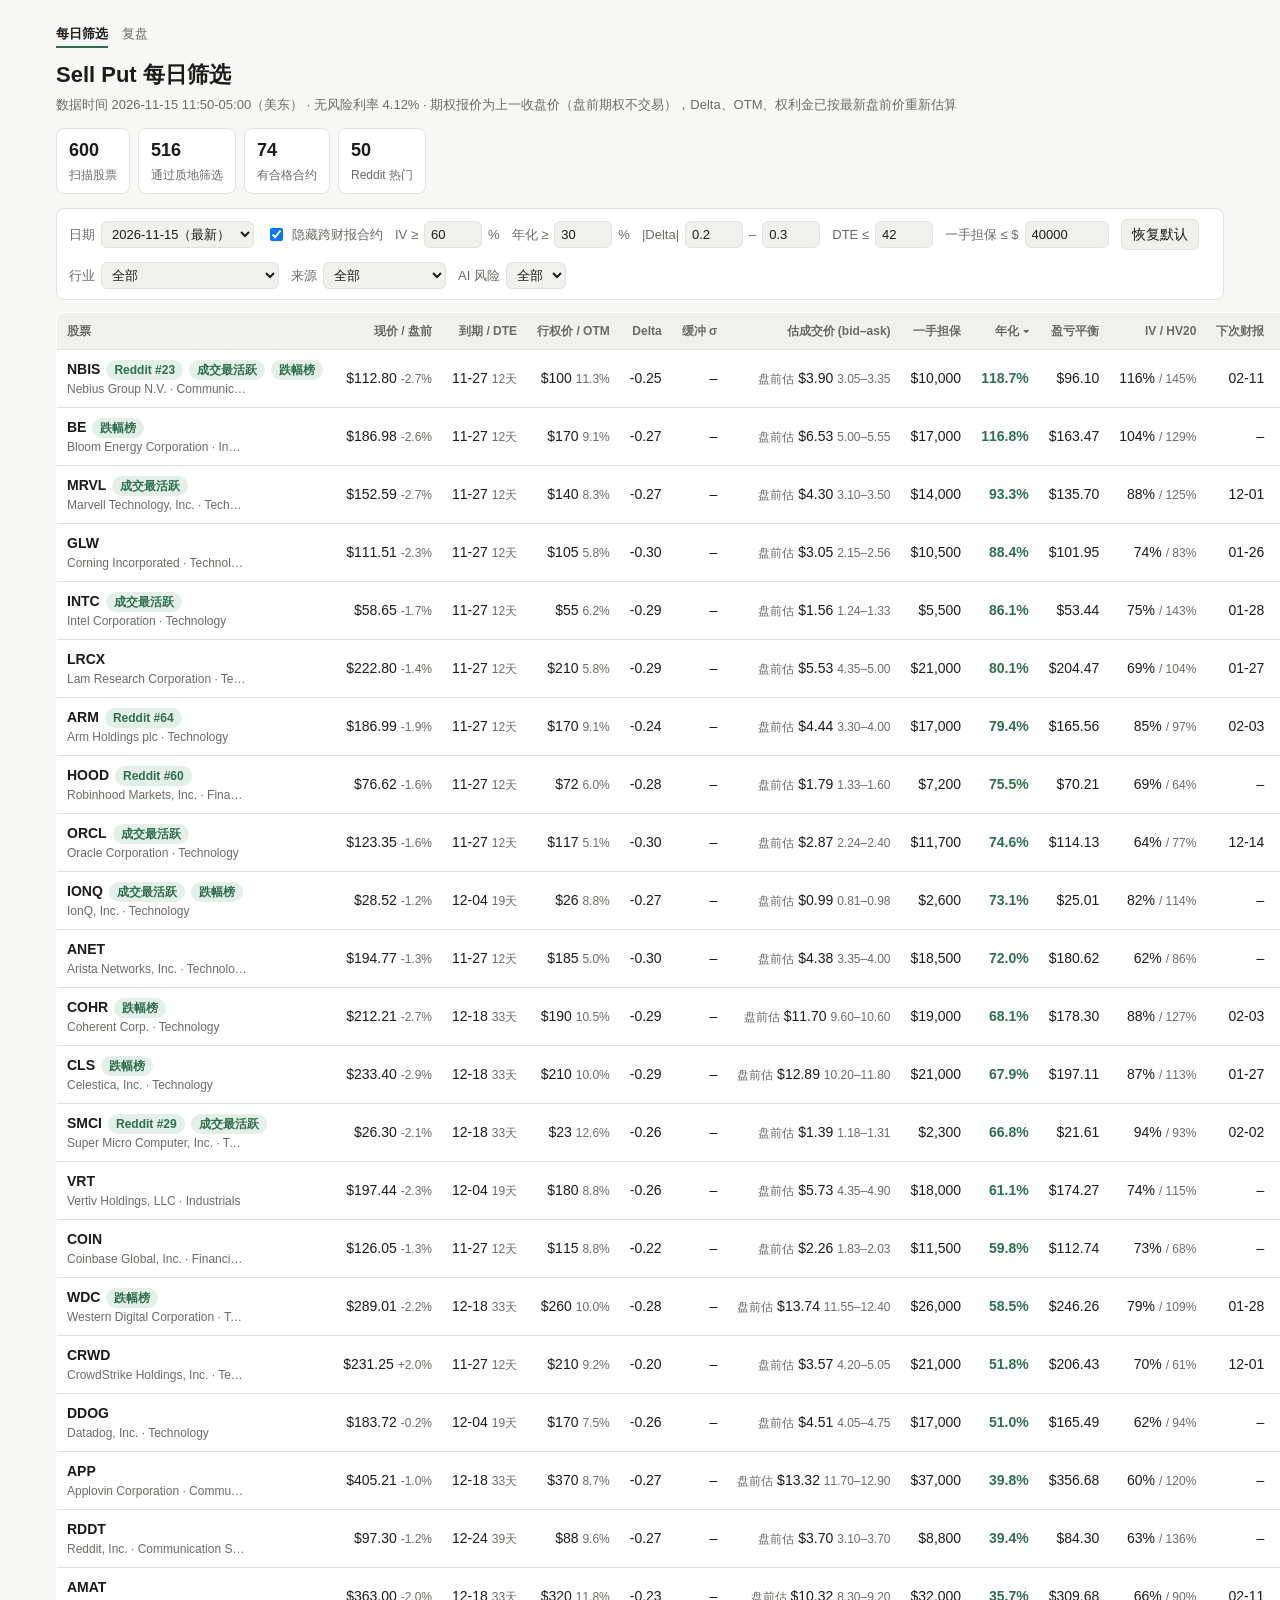
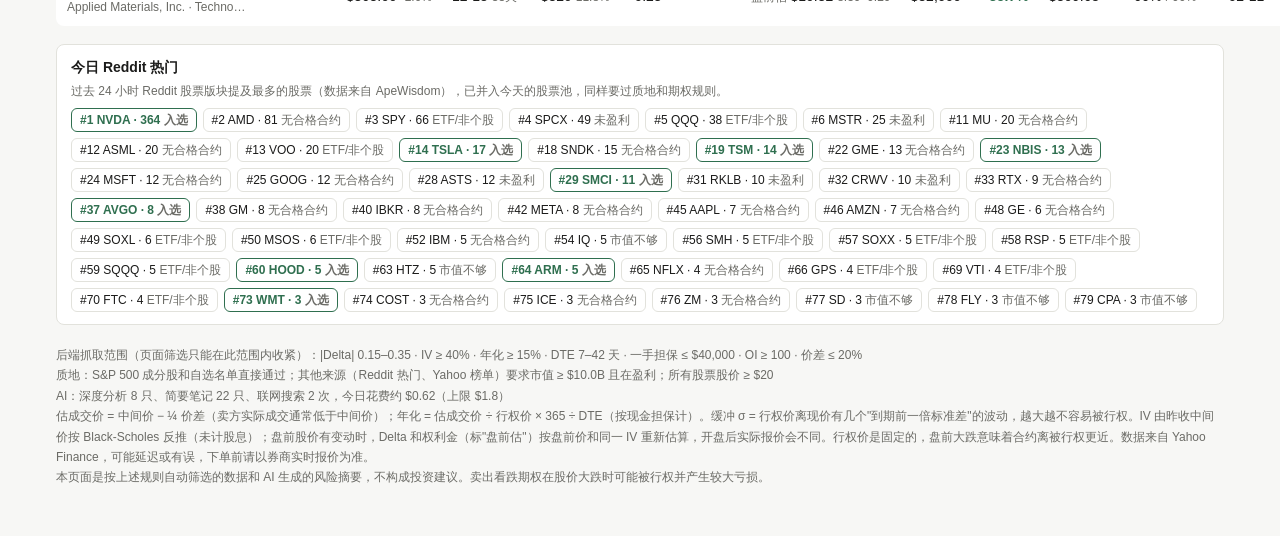
==== commit 840d0fed: "Nightly self-review (dreaming), outcome tracking, review page; conservative fills, delta-band contra" ====
--- a/site/index.html
+++ b/site/index.html
@@ -4,93 +4,11 @@
 <meta charset="utf-8">
 <meta name="viewport" content="width=device-width, initial-scale=1">
 <title>Sell Put 每日筛选</title>
-<style>
-:root {
-  --bg: #f7f7f5; --surface: #ffffff; --surface-2: #f0f0ec; --text: #1b1b1a; --muted: #6b6b66;
-  --border: #e2e2dc; --accent: #2f6f4f; --accent-soft: #e3efe8;
-  --warn: #9a5b00; --warn-soft: #fbefd9; --bad: #a33a2b; --bad-soft: #f8e1dd; --good: #2f6f4f; --good-soft: #e3efe8;
-}
-@media (prefers-color-scheme: dark) {
-  :root:not([data-theme="light"]) {
-    --bg: #141413; --surface: #1d1d1b; --surface-2: #262624; --text: #ecece8; --muted: #9a9a93;
-    --border: #33332f; --accent: #7cc49b; --accent-soft: #1f3328;
-    --warn: #f0b45c; --warn-soft: #3a2c14; --bad: #ef8a7a; --bad-soft: #3d1f1a; --good: #7cc49b; --good-soft: #1f3328;
-  }
-}
-* { box-sizing: border-box; }
-body { margin: 0; background: var(--bg); color: var(--text); font: 14px/1.5 -apple-system, BlinkMacSystemFont, "PingFang SC", "Segoe UI", "Microsoft YaHei", sans-serif; }
-main { max-width: 1200px; margin: 0 auto; padding: 24px 16px 48px; }
-h1 { font-size: 22px; margin: 0 0 4px; }
-.sub { color: var(--muted); font-size: 13px; }
-.stats { display: flex; gap: 8px; flex-wrap: wrap; margin: 14px 0; }
-.stat { background: var(--surface); border: 1px solid var(--border); border-radius: 8px; padding: 8px 12px; }
-.stat b { display: block; font-size: 18px; font-variant-numeric: tabular-nums; }
-.stat span { color: var(--muted); font-size: 12px; }
-.controls { display: flex; gap: 12px; flex-wrap: wrap; align-items: center; background: var(--surface); border: 1px solid var(--border); border-radius: 8px; padding: 10px 12px; margin-bottom: 12px; }
-.controls label { display: flex; gap: 6px; align-items: center; color: var(--muted); font-size: 13px; }
-input.num { width: 58px; background: var(--surface-2); color: var(--text); border: 1px solid var(--border); border-radius: 6px; padding: 3px 6px; font: inherit; }
-input.num.wide { width: 84px; }
-button { background: var(--surface-2); color: var(--text); border: 1px solid var(--border); border-radius: 6px; padding: 4px 10px; font: inherit; cursor: pointer; }
-select { background: var(--surface-2); color: var(--text); border: 1px solid var(--border); border-radius: 6px; padding: 4px 6px; font: inherit; }
-.notice { background: var(--warn-soft); color: var(--warn); border-radius: 8px; padding: 8px 12px; margin-bottom: 12px; font-size: 13px; }
-table { width: 100%; border-collapse: collapse; background: var(--surface); border: 1px solid var(--border); border-radius: 8px; overflow: hidden; }
-th, td { padding: 9px 10px; text-align: right; border-bottom: 1px solid var(--border); white-space: nowrap; font-variant-numeric: tabular-nums; }
-th { font-size: 12px; color: var(--muted); font-weight: 600; background: var(--surface-2); cursor: pointer; user-select: none; }
-th:first-child, td:first-child { text-align: left; }
-th.sorted::after { content: " ▾"; }
-tr.row { cursor: pointer; }
-tr.row:hover { background: var(--surface-2); }
-.tk { font-weight: 700; }
-.nm { color: var(--muted); font-size: 12px; max-width: 180px; overflow: hidden; text-overflow: ellipsis; display: block; }
-.small { color: var(--muted); font-size: 12px; }
-.ann { font-weight: 700; color: var(--accent); }
-.tag { display: inline-block; border-radius: 999px; padding: 1px 8px; font-size: 12px; font-weight: 600; }
-.r-低 { background: var(--good-soft); color: var(--good); }
-.r-中 { background: var(--warn-soft); color: var(--warn); }
-.r-高 { background: var(--bad-soft); color: var(--bad); }
-.g-A { background: var(--good-soft); color: var(--good); }
-.g-B { background: var(--surface-2); color: var(--text); border: 1px solid var(--border); }
-.g-C { background: var(--bad-soft); color: var(--bad); }
-.earn { background: var(--warn-soft); color: var(--warn); }
-.gap-down { background: var(--bad-soft); color: var(--bad); }
-.gap-up { background: var(--good-soft); color: var(--good); }
-tr.detail td { white-space: normal; text-align: left; background: var(--surface-2); padding: 14px 16px; }
-.detail-grid { display: grid; grid-template-columns: 1.4fr 1fr; gap: 18px; }
-.detail h4 { margin: 0 0 6px; font-size: 13px; }
-.detail ul { margin: 4px 0 10px; padding-left: 18px; }
-.chips { display: flex; flex-wrap: wrap; gap: 6px; margin-bottom: 10px; }
-.chip { background: var(--surface); border: 1px solid var(--border); border-radius: 6px; padding: 2px 8px; font-size: 12px; }
-.mini { width: 100%; border: none; background: transparent; }
-.mini th, .mini td { padding: 4px 6px; font-size: 12px; background: transparent; cursor: default; white-space: nowrap; }
-.empty { text-align: center; color: var(--muted); padding: 40px; }
-.rd { background: var(--accent-soft); color: var(--accent); margin-left: 6px; font-weight: 600; }
-#reddit { margin-top: 18px; background: var(--surface); border: 1px solid var(--border); border-radius: 8px; padding: 12px 14px; }
-#reddit h3 { margin: 0 0 4px; font-size: 14px; }
-#reddit .chips { margin: 8px 0 0; }
-.src { padding-left: 18px; font-size: 13px; }
-.src a { color: var(--accent); }
-.chip.in { border-color: var(--accent); color: var(--accent); font-weight: 600; }
-.chip .why { color: var(--muted); }
-footer { color: var(--muted); font-size: 12px; margin-top: 20px; line-height: 1.7; }
-@media (max-width: 760px) {
-  thead { display: none; }
-  table, tbody, tr, td { display: block; width: 100%; }
-  table { border: none; background: transparent; }
-  tr.row { background: var(--surface); border: 1px solid var(--border); border-radius: 8px; margin-top: 10px; padding: 6px 0; }
-  tr.row td { display: flex; justify-content: space-between; border: none; padding: 3px 12px; white-space: normal; }
-  tr.row td::before { content: attr(data-label); color: var(--muted); font-size: 12px; }
-  tr.row td > span { text-align: right; }
-  tr.row td:first-child { display: block; padding-bottom: 6px; }
-  tr.row td:first-child > span { text-align: left; }
-  tr.row td:first-child::before { content: none; }
-  tr.detail td { border: 1px solid var(--border); border-top: none; border-radius: 0 0 8px 8px; margin-top: -4px; }
-  .detail-grid { grid-template-columns: 1fr; }
-  .nm { max-width: none; }
-}
-</style>
+<link rel="stylesheet" href="style.css">
 </head>
 <body>
 <main>
+  <nav class="nav"><a href="./" class="on">每日筛选</a><a href="review.html">复盘</a></nav>
   <h1>Sell Put 每日筛选</h1>
   <div class="sub" id="sub">加载中…</div>
   <div class="stats" id="stats"></div>
@@ -108,7 +26,7 @@
     <label>AI 风险 <select id="risk"><option value="">全部</option><option>低</option><option>中</option><option>高</option></select></label>
   </div>
   <div id="notice"></div>
-  <table>
+  <table class="cards">
     <thead><tr id="head"></tr></thead>
     <tbody id="body"></tbody>
   </table>
@@ -122,7 +40,8 @@
   { key: "expiry", label: "到期 / DTE" },
   { key: "strike", label: "行权价 / OTM" },
   { key: "delta", label: "Delta" },
-  { key: "mid", label: "权利金 (昨收 bid–ask)" },
+  { key: "buffer", label: "缓冲 σ" },
+  { key: "mid", label: "估成交价 (bid–ask)" },
   { key: "collateral", label: "一手担保" },
   { key: "annualized", label: "年化" },
   { key: "breakeven", label: "盈亏平衡" },
@@ -198,7 +117,7 @@
     rows.push({ c, k: contracts[0], others: contracts.slice(1) });
   }
   const val = ({ c, k }) => ({
-    ticker: c.ticker, price: c.gap, expiry: k.dte, strike: k.otm_pct, delta: k.delta, mid: k.premium, collateral: -k.collateral,
+    ticker: c.ticker, price: c.gap, expiry: k.dte, strike: k.otm_pct, delta: k.delta, buffer: k.buffer_sd ?? -1, mid: k.premium, collateral: -k.collateral,
     annualized: k.annualized, breakeven: 1 - k.breakeven / c.price, iv: k.iv / c.hv20,
     earnings: c.next_earnings || "9999", risk: RISK_ORDER[c.ai?.risk_level] ?? 9,
   }[sortKey]);
@@ -234,7 +153,7 @@
     后端抓取范围（页面筛选只能在此范围内收紧）：|Delta| ${o.delta_min}–${o.delta_max} · IV ≥ ${pct(o.min_iv ?? 0, 0)} · 年化 ≥ ${pct(o.min_annualized, 0)} · DTE ${o.min_dte}–${o.max_dte} 天 · 一手担保 ≤ $${(o.max_collateral ?? 0).toLocaleString()} · OI ≥ ${o.min_open_interest} · 价差 ≤ ${pct(o.max_spread_pct, 0)}<br>
     质地：S&amp;P 500 成分股和自选名单直接通过；其他来源（Reddit 热门、Yahoo 榜单）要求市值 ≥ ${big(q.min_market_cap)}${q.require_profitable ? " 且在盈利" : ""}；所有股票股价 ≥ $${q.min_price}<br>
     ${sp ? `AI：深度分析 ${sp.deep} 只、简要笔记 ${sp.light} 只、联网搜索 ${sp.searches} 次，今日花费约 $${sp.usd.toFixed(2)}（上限 $${sp.budget_usd}）<br>` : ""}
-    年化 = 权利金 ÷ 行权价 × 365 ÷ DTE（按现金担保计）。IV 由昨收中间价按 Black-Scholes 反推（未计股息）；盘前股价有变动时，Delta 和权利金（标"估"）按盘前价和同一 IV 重新估算，开盘后实际报价会不同。行权价是固定的，盘前大跌意味着合约离被行权更近。数据来自 Yahoo Finance，可能延迟或有误，下单前请以券商实时报价为准。<br>
+    估成交价 = 中间价 − ¼ 价差（卖方实际成交通常低于中间价）；年化 = 估成交价 ÷ 行权价 × 365 ÷ DTE（按现金担保计）。缓冲 σ = 行权价离现价有几个"到期前一倍标准差"的波动，越大越不容易被行权。IV 由昨收中间价按 Black-Scholes 反推（未计股息）；盘前股价有变动时，Delta 和权利金（标"盘前估"）按盘前价和同一 IV 重新估算，开盘后实际报价会不同。行权价是固定的，盘前大跌意味着合约离被行权更近。数据来自 Yahoo Finance，可能延迟或有误，下单前请以券商实时报价为准。<br>
     本页面是按上述规则自动筛选的数据和 AI 生成的风险摘要，不构成投资建议。卖出看跌期权在股价大跌时可能被行权并产生较大亏损。`;
 }
 
@@ -245,10 +164,16 @@
   return `${usd(c.price_now)} <span class="${cls}">${g > 0 ? "+" : ""}${pct(g)}</span>`;
 }
 
+function earnCell(c, k) {
+  const d = (c.earnings_estimated ? "≈" : "") + c.next_earnings.slice(5);
+  const tip = c.earnings_estimated ? ' title="公司还没公布下次财报日，按上次财报日 + 75 天保守估算"' : "";
+  return k.crosses_earnings ? `<span class="tag earn"${tip}>${d} 跨期</span>` : `<span${tip}>${d}</span>`;
+}
+
 const SCREEN_LABEL = { most_actives: "成交最活跃", day_losers: "跌幅榜", day_gainers: "涨幅榜" };
 
 const WHY = {
-  candidate: "入选", no_contract: "无合格合约", chain_failed: "数据失败", not_equity: "ETF/非个股",
+  candidate: "入选", no_contract: "无合格合约", chain_failed: "数据失败", data_failed: "数据失败", not_equity: "ETF/非个股",
   market_cap: "市值不够", roe: "ROE 低", profit_margin: "净利率低", fcf: "现金流为负", debt: "负债高",
   price: "股价低", sma200: "在200日线下", drawdown: "回撤大", unprofitable: "未盈利",
 };
@@ -268,12 +193,13 @@
     `${k.expiry.slice(5)} <span class="small">${k.dte}天</span>`,
     `${usd(k.strike, k.strike % 1 ? 1 : 0)} <span class="small">${pct(k.otm_pct)}</span>`,
     k.delta.toFixed(2),
-    `${k.premium !== k.mid ? '<span class="small">估</span> ' : ""}${usd(k.premium)} <span class="small">${k.bid.toFixed(2)}–${k.ask.toFixed(2)}</span>`,
+    k.buffer_sd == null ? "–" : k.buffer_sd.toFixed(2),
+    `${(k.repriced ?? k.premium !== k.mid) ? '<span class="small">盘前估</span> ' : ""}${usd(k.premium)} <span class="small">${k.bid.toFixed(2)}–${k.ask.toFixed(2)}</span>`,
     "$" + k.collateral.toLocaleString(),
     `<span class="ann">${pct(k.annualized)}</span>`,
     usd(k.breakeven),
     `${pct(k.iv, 0)} <span class="small">/ ${pct(c.hv20, 0)}</span>`,
-    c.next_earnings ? (k.crosses_earnings ? `<span class="tag earn">${c.next_earnings.slice(5)} 跨期</span>` : c.next_earnings.slice(5)) : "–",
+    c.next_earnings ? earnCell(c, k) : k.earnings_unknown ? '<span class="tag earn" title="Yahoo 没有给出下次财报日期，可能在到期前，请自行核对">未知</span>' : "–",
     ai ? `<span class="tag g-${ai.quality_grade}">${ai.quality_grade}</span> <span class="tag r-${ai.risk_level}">${ai.risk_level}</span>` : '<span class="small">–</span>',
   ];
   const tr = `<tr class="row" data-t="${esc(c.ticker)}">${cells.map((v, i) => `<td data-label="${COLS[i].label}"><span>${v}</span></td>`).join("")}</tr>`;
@@ -302,9 +228,9 @@
       ${ai.sentiment ? `<h4>市场情绪</h4><p>${esc(ai.sentiment)}</p>` : ""}
       ${ai.sources?.length ? `<h4>来源</h4><ul class="src">${ai.sources.map((x) => `<li><a href="${esc(x.url)}" target="_blank" rel="noopener noreferrer">${esc(x.title)}</a></li>`).join("")}</ul>` : ""}`
     : `<p class="small">${report.ai.enabled ? `AI 每天最多分析 ${report.ai.top_n} 只（优先符合默认条件的），这只不在其中。` : "AI 风险笔记未启用。"}</p>`;
-  const mini = `<table class="mini"><thead><tr><th>到期</th><th>行权价</th><th>Delta</th><th>权利金</th><th>年化</th><th>OI</th></tr></thead><tbody>
-    ${contracts.map((k) => `<tr><td>${k.expiry.slice(5)} · ${k.dte}天${k.crosses_earnings ? ' <span class="tag earn">跨财报</span>' : ""}</td><td>${usd(k.strike, k.strike % 1 ? 1 : 0)}</td><td>${k.delta.toFixed(2)}</td><td>${usd(k.premium)}</td><td>${pct(k.annualized)}</td><td>${k.open_interest}</td></tr>`).join("")}
-    </tbody></table>`;
+  const mini = `<div class="scroll"><table class="mini"><thead><tr><th>到期</th><th>行权价</th><th>Delta</th><th>缓冲 σ</th><th>估成交价</th><th>年化</th><th>OI</th></tr></thead><tbody>
+    ${contracts.map((k) => `<tr><td>${k.expiry.slice(5)} · ${k.dte}天${k.crosses_earnings ? ' <span class="tag earn">跨财报</span>' : ""}</td><td>${usd(k.strike, k.strike % 1 ? 1 : 0)}</td><td>${k.delta.toFixed(2)}</td><td>${k.buffer_sd?.toFixed(2) ?? "–"}</td><td>${usd(k.premium)}</td><td>${pct(k.annualized)}</td><td>${k.open_interest}</td></tr>`).join("")}
+    </tbody></table></div>`;
   return `<tr class="detail"><td colspan="${COLS.length}"><div class="detail-grid">
     <div>${aiHtml}</div>
     <div><h4>基本面</h4><div class="chips">${chips}</div><h4>可选合约</h4>${mini}</div>
--- a/site/style.css
+++ b/site/style.css
@@ -0,0 +1,97 @@
+:root {
+  --bg: #f7f7f5; --surface: #ffffff; --surface-2: #f0f0ec; --text: #1b1b1a; --muted: #6b6b66;
+  --border: #e2e2dc; --accent: #2f6f4f; --accent-soft: #e3efe8;
+  --warn: #9a5b00; --warn-soft: #fbefd9; --bad: #a33a2b; --bad-soft: #f8e1dd; --good: #2f6f4f; --good-soft: #e3efe8;
+}
+@media (prefers-color-scheme: dark) {
+  :root:not([data-theme="light"]) {
+    --bg: #141413; --surface: #1d1d1b; --surface-2: #262624; --text: #ecece8; --muted: #9a9a93;
+    --border: #33332f; --accent: #7cc49b; --accent-soft: #1f3328;
+    --warn: #f0b45c; --warn-soft: #3a2c14; --bad: #ef8a7a; --bad-soft: #3d1f1a; --good: #7cc49b; --good-soft: #1f3328;
+  }
+}
+* { box-sizing: border-box; }
+body { margin: 0; background: var(--bg); color: var(--text); font: 14px/1.5 -apple-system, BlinkMacSystemFont, "PingFang SC", "Segoe UI", "Microsoft YaHei", sans-serif; }
+main { max-width: 1200px; margin: 0 auto; padding: 24px 16px 48px; }
+h1 { font-size: 22px; margin: 0 0 4px; }
+.sub { color: var(--muted); font-size: 13px; }
+.stats { display: flex; gap: 8px; flex-wrap: wrap; margin: 14px 0; }
+.stat { background: var(--surface); border: 1px solid var(--border); border-radius: 8px; padding: 8px 12px; }
+.stat b { display: block; font-size: 18px; font-variant-numeric: tabular-nums; }
+.stat span { color: var(--muted); font-size: 12px; }
+.controls { display: flex; gap: 12px; flex-wrap: wrap; align-items: center; background: var(--surface); border: 1px solid var(--border); border-radius: 8px; padding: 10px 12px; margin-bottom: 12px; }
+.controls label { display: flex; gap: 6px; align-items: center; color: var(--muted); font-size: 13px; }
+input.num { width: 58px; background: var(--surface-2); color: var(--text); border: 1px solid var(--border); border-radius: 6px; padding: 3px 6px; font: inherit; }
+input.num.wide { width: 84px; }
+button { background: var(--surface-2); color: var(--text); border: 1px solid var(--border); border-radius: 6px; padding: 4px 10px; font: inherit; cursor: pointer; }
+select { background: var(--surface-2); color: var(--text); border: 1px solid var(--border); border-radius: 6px; padding: 4px 6px; font: inherit; }
+.notice { background: var(--warn-soft); color: var(--warn); border-radius: 8px; padding: 8px 12px; margin-bottom: 12px; font-size: 13px; }
+table { width: 100%; border-collapse: collapse; background: var(--surface); border: 1px solid var(--border); border-radius: 8px; overflow: hidden; }
+th, td { padding: 9px 10px; text-align: right; border-bottom: 1px solid var(--border); white-space: nowrap; font-variant-numeric: tabular-nums; }
+th { font-size: 12px; color: var(--muted); font-weight: 600; background: var(--surface-2); cursor: pointer; user-select: none; }
+th:first-child, td:first-child { text-align: left; }
+th.sorted::after { content: " ▾"; }
+tr.row { cursor: pointer; }
+tr.row:hover { background: var(--surface-2); }
+.tk { font-weight: 700; }
+.nm { color: var(--muted); font-size: 12px; max-width: 180px; overflow: hidden; text-overflow: ellipsis; display: block; }
+.small { color: var(--muted); font-size: 12px; }
+.ann { font-weight: 700; color: var(--accent); }
+.tag { display: inline-block; border-radius: 999px; padding: 1px 8px; font-size: 12px; font-weight: 600; }
+.r-低 { background: var(--good-soft); color: var(--good); }
+.r-中 { background: var(--warn-soft); color: var(--warn); }
+.r-高 { background: var(--bad-soft); color: var(--bad); }
+.g-A { background: var(--good-soft); color: var(--good); }
+.g-B { background: var(--surface-2); color: var(--text); border: 1px solid var(--border); }
+.g-C { background: var(--bad-soft); color: var(--bad); }
+.earn { background: var(--warn-soft); color: var(--warn); }
+.gap-down { background: var(--bad-soft); color: var(--bad); }
+.gap-up { background: var(--good-soft); color: var(--good); }
+tr.detail td { white-space: normal; text-align: left; background: var(--surface-2); padding: 14px 16px; }
+.detail-grid { display: grid; grid-template-columns: 1.4fr 1fr; gap: 18px; }
+.detail h4 { margin: 0 0 6px; font-size: 13px; }
+.detail ul { margin: 4px 0 10px; padding-left: 18px; }
+.chips { display: flex; flex-wrap: wrap; gap: 6px; margin-bottom: 10px; }
+.chip { background: var(--surface); border: 1px solid var(--border); border-radius: 6px; padding: 2px 8px; font-size: 12px; }
+.mini { width: 100%; border: none; background: transparent; }
+.mini th, .mini td { padding: 4px 6px; font-size: 12px; background: transparent; cursor: default; white-space: nowrap; }
+.empty { text-align: center; color: var(--muted); padding: 40px; }
+.rd { background: var(--accent-soft); color: var(--accent); margin-left: 6px; font-weight: 600; }
+#reddit { margin-top: 18px; background: var(--surface); border: 1px solid var(--border); border-radius: 8px; padding: 12px 14px; }
+#reddit h3 { margin: 0 0 4px; font-size: 14px; }
+#reddit .chips { margin: 8px 0 0; }
+.src { padding-left: 18px; font-size: 13px; }
+.src a { color: var(--accent); }
+.chip.in { border-color: var(--accent); color: var(--accent); font-weight: 600; }
+.chip .why { color: var(--muted); }
+footer { color: var(--muted); font-size: 12px; margin-top: 20px; line-height: 1.7; }
+.scroll { overflow-x: auto; }
+@media (max-width: 760px) {
+  table.cards > thead { display: none; }
+  table.cards, table.cards > tbody, table.cards > tbody > tr, table.cards > tbody > tr > td { display: block; width: 100%; }
+  table.cards { border: none; background: transparent; }
+  tr.row { background: var(--surface); border: 1px solid var(--border); border-radius: 8px; margin-top: 10px; padding: 6px 0; }
+  table.cards tr.row > td { display: flex; justify-content: space-between; border: none; padding: 3px 12px; white-space: normal; }
+  tr.row > td::before { content: attr(data-label); color: var(--muted); font-size: 12px; }
+  tr.row > td > span { text-align: right; }
+  tr.row > td:first-child { display: block; padding-bottom: 6px; }
+  tr.row > td:first-child > span { text-align: left; }
+  tr.row > td:first-child::before { content: none; }
+  tr.detail > td { border: 1px solid var(--border); border-top: none; border-radius: 0 0 8px 8px; margin-top: -4px; }
+  .detail-grid { grid-template-columns: 1fr; }
+  .nm { max-width: none; }
+}
+.nav { display: flex; gap: 14px; margin-bottom: 10px; font-size: 13px; }
+.nav a { color: var(--muted); text-decoration: none; padding-bottom: 2px; }
+.nav a.on { color: var(--text); font-weight: 600; border-bottom: 2px solid var(--accent); }
+.card { background: var(--surface); border: 1px solid var(--border); border-radius: 8px; padding: 12px 14px; margin-bottom: 12px; }
+.card h3 { margin: 0 0 6px; font-size: 14px; }
+.card p { margin: 4px 0; }
+.lesson { padding: 6px 0; border-bottom: 1px solid var(--border); }
+.lesson:last-child { border-bottom: none; }
+.st-已验证 { background: var(--good-soft); color: var(--good); }
+.st-假设 { background: var(--warn-soft); color: var(--warn); }
+.st-已推翻 { background: var(--bad-soft); color: var(--bad); }
+.pos { color: var(--good); font-weight: 600; }
+.neg { color: var(--bad); font-weight: 600; }
+.grid2 { display: grid; grid-template-columns: repeat(auto-fit, minmax(320px, 1fr)); gap: 12px; }
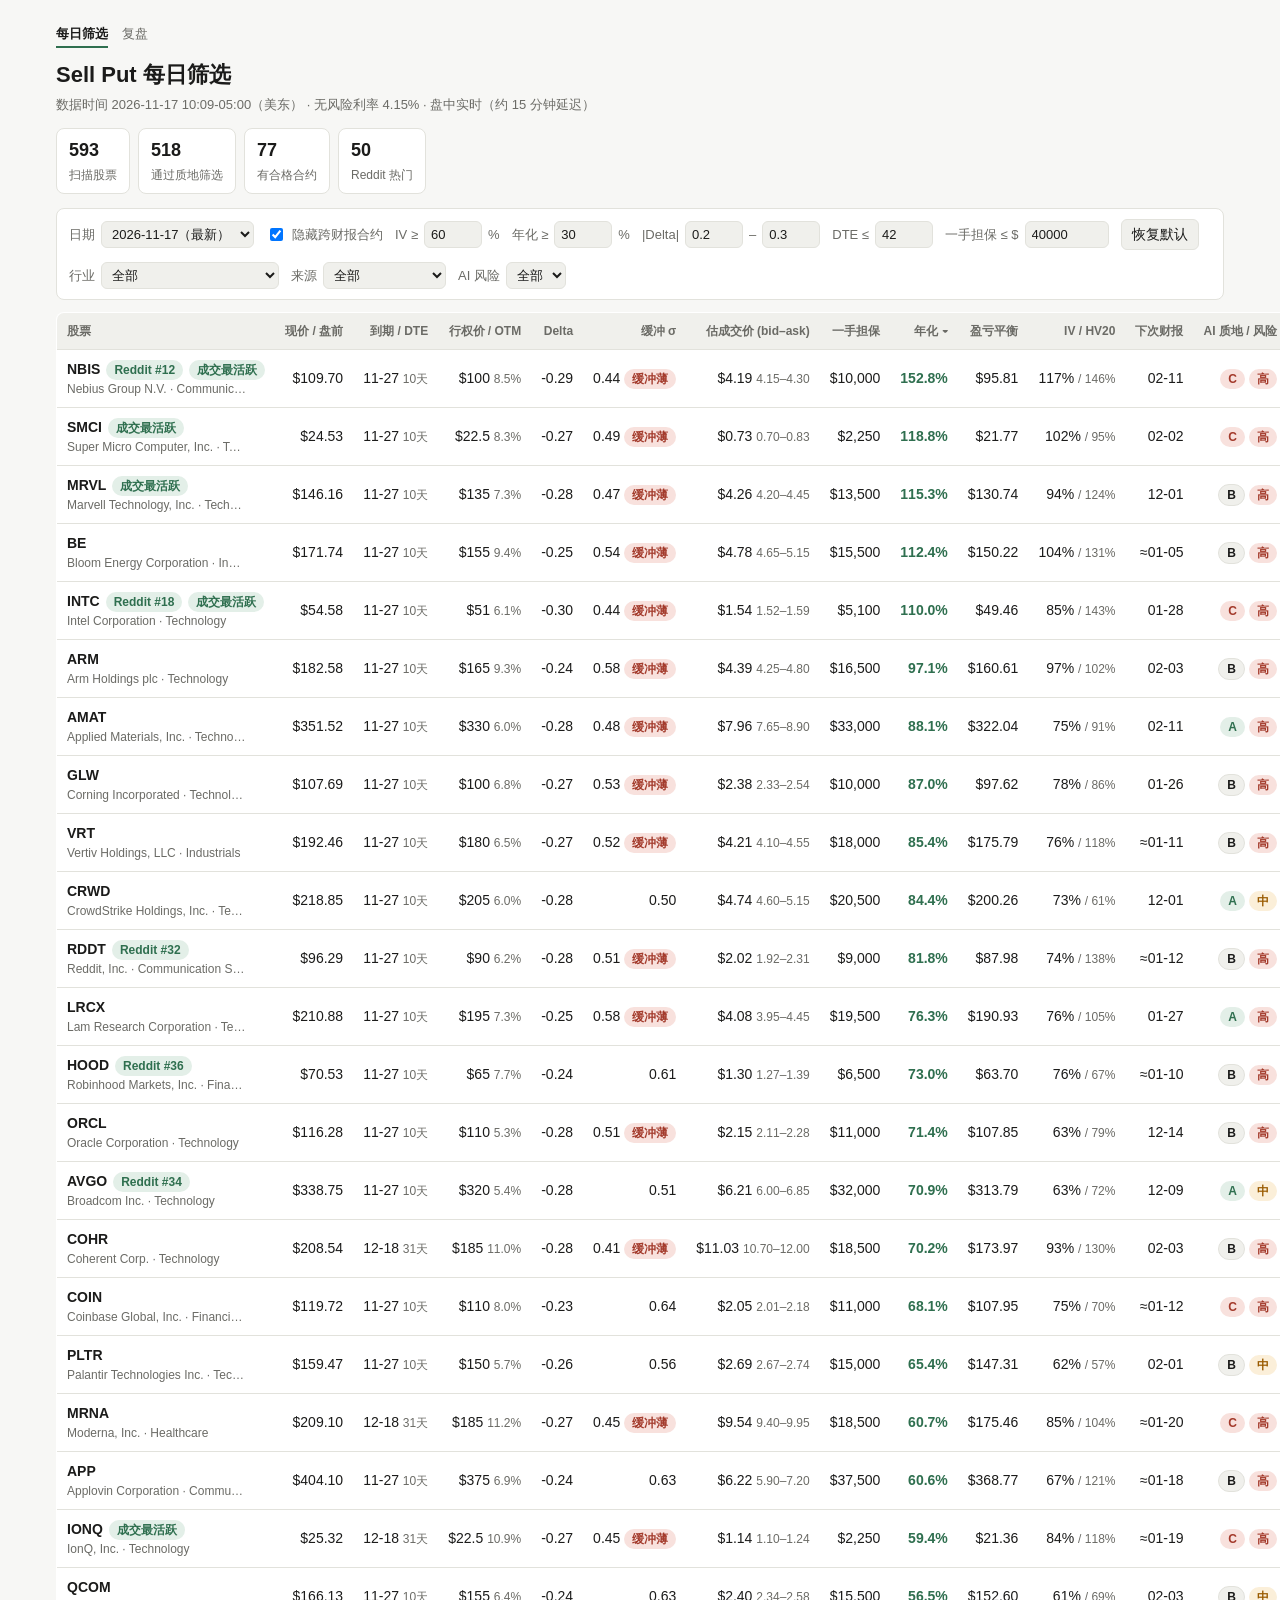
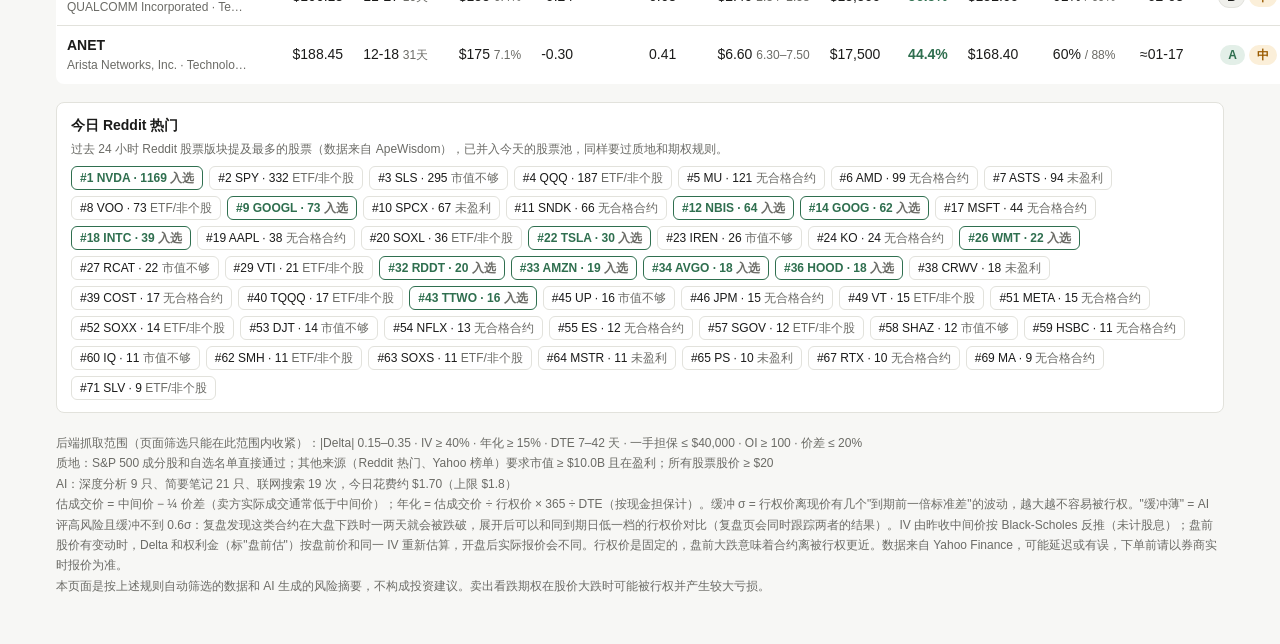
==== commit bacf533e: "Flag thin buffers (high risk, under 0.6 sd) and compare each pick with its same-expiry lower strike " ====
--- a/site/index.html
+++ b/site/index.html
@@ -55,6 +55,10 @@
 const $ = (id) => document.getElementById(id);
 const pct = (x, d = 1) => x == null ? "–" : (x * 100).toFixed(d) + "%";
 const usd = (x, d = 2) => x == null ? "–" : "$" + Number(x).toFixed(d);
+const thinSd = () => report.params.page?.thin_buffer_sd ?? 0.6;
+// same-expiry next lower strike: the safer contract to weigh the pick against
+const lowerAlt = (c, k) => c.contracts.filter((o) => o.expiry === k.expiry && o.strike < k.strike).sort((a, b) => b.strike - a.strike)[0];
+const isThin = (c, k) => c.ai?.risk_level === "高" && k.buffer_sd != null && k.buffer_sd < thinSd();
 const big = (x) => x == null ? "–" : Math.abs(x) >= 1e12 ? "$" + (x / 1e12).toFixed(2) + "T" : "$" + (x / 1e9).toFixed(1) + "B";
 const esc = (s) => String(s ?? "").replace(/[&<>"']/g, (c) => ({ "&": "&amp;", "<": "&lt;", ">": "&gt;", '"': "&quot;", "'": "&#39;" }[c]));
 
@@ -153,7 +157,7 @@
     后端抓取范围（页面筛选只能在此范围内收紧）：|Delta| ${o.delta_min}–${o.delta_max} · IV ≥ ${pct(o.min_iv ?? 0, 0)} · 年化 ≥ ${pct(o.min_annualized, 0)} · DTE ${o.min_dte}–${o.max_dte} 天 · 一手担保 ≤ $${(o.max_collateral ?? 0).toLocaleString()} · OI ≥ ${o.min_open_interest} · 价差 ≤ ${pct(o.max_spread_pct, 0)}<br>
     质地：S&amp;P 500 成分股和自选名单直接通过；其他来源（Reddit 热门、Yahoo 榜单）要求市值 ≥ ${big(q.min_market_cap)}${q.require_profitable ? " 且在盈利" : ""}；所有股票股价 ≥ $${q.min_price}<br>
     ${sp ? `AI：深度分析 ${sp.deep} 只、简要笔记 ${sp.light} 只、联网搜索 ${sp.searches} 次，今日花费约 $${sp.usd.toFixed(2)}（上限 $${sp.budget_usd}）<br>` : ""}
-    估成交价 = 中间价 − ¼ 价差（卖方实际成交通常低于中间价）；年化 = 估成交价 ÷ 行权价 × 365 ÷ DTE（按现金担保计）。缓冲 σ = 行权价离现价有几个"到期前一倍标准差"的波动，越大越不容易被行权。IV 由昨收中间价按 Black-Scholes 反推（未计股息）；盘前股价有变动时，Delta 和权利金（标"盘前估"）按盘前价和同一 IV 重新估算，开盘后实际报价会不同。行权价是固定的，盘前大跌意味着合约离被行权更近。数据来自 Yahoo Finance，可能延迟或有误，下单前请以券商实时报价为准。<br>
+    估成交价 = 中间价 − ¼ 价差（卖方实际成交通常低于中间价）；年化 = 估成交价 ÷ 行权价 × 365 ÷ DTE（按现金担保计）。缓冲 σ = 行权价离现价有几个"到期前一倍标准差"的波动，越大越不容易被行权。"缓冲薄" = AI 评高风险且缓冲不到 0.6σ：复盘发现这类合约在大盘下跌时一两天就会被跌破，展开后可以和同到期日低一档的行权价对比（复盘页会同时跟踪两者的结果）。IV 由昨收中间价按 Black-Scholes 反推（未计股息）；盘前股价有变动时，Delta 和权利金（标"盘前估"）按盘前价和同一 IV 重新估算，开盘后实际报价会不同。行权价是固定的，盘前大跌意味着合约离被行权更近。数据来自 Yahoo Finance，可能延迟或有误，下单前请以券商实时报价为准。<br>
     本页面是按上述规则自动筛选的数据和 AI 生成的风险摘要，不构成投资建议。卖出看跌期权在股价大跌时可能被行权并产生较大亏损。`;
 }
 
@@ -193,7 +197,7 @@
     `${k.expiry.slice(5)} <span class="small">${k.dte}天</span>`,
     `${usd(k.strike, k.strike % 1 ? 1 : 0)} <span class="small">${pct(k.otm_pct)}</span>`,
     k.delta.toFixed(2),
-    k.buffer_sd == null ? "–" : k.buffer_sd.toFixed(2),
+    k.buffer_sd == null ? "–" : k.buffer_sd.toFixed(2) + (isThin(c, k) ? ` <span class="tag r-高" title="${esc(thinNote(c, k))}">缓冲薄</span>` : ""),
     `${(k.repriced ?? k.premium !== k.mid) ? '<span class="small">盘前估</span> ' : ""}${usd(k.premium)} <span class="small">${k.bid.toFixed(2)}–${k.ask.toFixed(2)}</span>`,
     "$" + k.collateral.toLocaleString(),
     `<span class="ann">${pct(k.annualized)}</span>`,
@@ -206,8 +210,27 @@
   return open.has(c.ticker) ? tr + detailHtml(c, [k, ...others]) : tr;
 }
 
+function thinNote(c, k) {
+  const alt = lowerAlt(c, k);
+  return `AI 评高风险，行权价离现价只有 ${k.buffer_sd.toFixed(2)}σ（不到 ${thinSd()}σ）。` +
+    (alt ? `同到期低一档 ${usd(alt.strike, alt.strike % 1 ? 1 : 0)}：缓冲 ${alt.buffer_sd?.toFixed(2) ?? "–"}σ，年化 ${pct(alt.annualized, 0)}。` : "同到期日没有更低的行权价。");
+}
+
+function altHtml(c, k) {
+  const alt = lowerAlt(c, k), thin = isThin(c, k);
+  if (!alt) return thin ? `<p class="small"><span class="tag r-高">缓冲薄</span> 同到期日没有更低的行权价可比。</p>` : "";
+  const line = (label, o) => `<tr><td>${label}</td><td>${usd(o.strike, o.strike % 1 ? 1 : 0)}</td><td>${o.buffer_sd?.toFixed(2) ?? "–"}</td><td>${usd(o.premium)}</td><td>${pct(o.annualized)}</td><td>${usd(o.breakeven)}</td><td>${o.delta.toFixed(2)}</td></tr>`;
+  const less = (k.premium - alt.premium) * 100, more = (alt.buffer_sd ?? 0) - (k.buffer_sd ?? 0);
+  return `<h4>和同到期低一档比 ${thin ? '<span class="tag r-高">缓冲薄</span>' : ""}</h4>
+    <div class="scroll"><table class="mini"><thead><tr><th></th><th>行权价</th><th>缓冲 σ</th><th>估成交价</th><th>年化</th><th>盈亏平衡</th><th>Delta</th></tr></thead><tbody>
+    ${line("当前", k)}${line("低一档", alt)}</tbody></table></div>
+    <p class="small">低一档每手少收约 $${less.toFixed(0)} 权利金，行权价离现价多 ${more.toFixed(2)}σ${alt.crosses_earnings && !k.crosses_earnings ? "，但跨财报" : ""}。</p>`;
+}
+
 function detailHtml(c, contracts) {
   const ai = c.ai;
+  const pick = contracts[0], alt = lowerAlt(c, pick);
+  const mark = (k) => k === pick ? ' <span class="tag rd">当前</span>' : alt && k.contract === alt.contract ? ' <span class="tag rd">低一档</span>' : "";
   const chips = [
     ["市值", big(c.market_cap)], ["ROE", pct(c.roe)], ["净利率", pct(c.profit_margin)], ["自由现金流", big(c.fcf)],
     ["负债/权益", c.debt_to_equity == null ? "–" : c.debt_to_equity.toFixed(0) + "%"], ["前瞻PE", c.forward_pe == null ? "–" : c.forward_pe.toFixed(1)],
@@ -229,11 +252,11 @@
       ${ai.sources?.length ? `<h4>来源</h4><ul class="src">${ai.sources.map((x) => `<li><a href="${esc(x.url)}" target="_blank" rel="noopener noreferrer">${esc(x.title)}</a></li>`).join("")}</ul>` : ""}`
     : `<p class="small">${report.ai.enabled ? `AI 每天最多分析 ${report.ai.top_n} 只（优先符合默认条件的），这只不在其中。` : "AI 风险笔记未启用。"}</p>`;
   const mini = `<div class="scroll"><table class="mini"><thead><tr><th>到期</th><th>行权价</th><th>Delta</th><th>缓冲 σ</th><th>估成交价</th><th>年化</th><th>OI</th></tr></thead><tbody>
-    ${contracts.map((k) => `<tr><td>${k.expiry.slice(5)} · ${k.dte}天${k.crosses_earnings ? ' <span class="tag earn">跨财报</span>' : ""}</td><td>${usd(k.strike, k.strike % 1 ? 1 : 0)}</td><td>${k.delta.toFixed(2)}</td><td>${k.buffer_sd?.toFixed(2) ?? "–"}</td><td>${usd(k.premium)}</td><td>${pct(k.annualized)}</td><td>${k.open_interest}</td></tr>`).join("")}
+    ${contracts.map((k) => `<tr><td>${k.expiry.slice(5)} · ${k.dte}天${k.crosses_earnings ? ' <span class="tag earn">跨财报</span>' : ""}${mark(k)}</td><td>${usd(k.strike, k.strike % 1 ? 1 : 0)}</td><td>${k.delta.toFixed(2)}</td><td>${k.buffer_sd?.toFixed(2) ?? "–"}</td><td>${usd(k.premium)}</td><td>${pct(k.annualized)}</td><td>${k.open_interest}</td></tr>`).join("")}
     </tbody></table></div>`;
   return `<tr class="detail"><td colspan="${COLS.length}"><div class="detail-grid">
     <div>${aiHtml}</div>
-    <div><h4>基本面</h4><div class="chips">${chips}</div><h4>可选合约</h4>${mini}</div>
+    <div>${altHtml(c, pick)}<h4>基本面</h4><div class="chips">${chips}</div><h4>可选合约（当前筛选条件下）</h4>${mini}</div>
   </div></td></tr>`;
 }
 
--- a/site/style.css
+++ b/site/style.css
@@ -92,6 +92,14 @@
 .st-已验证 { background: var(--good-soft); color: var(--good); }
 .st-假设 { background: var(--warn-soft); color: var(--warn); }
 .st-已推翻 { background: var(--bad-soft); color: var(--bad); }
+.v-对, .c-好 { background: var(--good-soft); color: var(--good); }
+.v-部分对, .c-一般 { background: var(--warn-soft); color: var(--warn); }
+.v-错, .c-差 { background: var(--bad-soft); color: var(--bad); }
+.v-待定, .c-待定 { background: var(--surface-2); color: var(--muted); border: 1px solid var(--border); }
+#grades .lesson > div { margin: 2px 0; }
+#grades .mini { margin-bottom: 8px; }
+details.card > summary { cursor: pointer; }
+details.card > summary h3 { display: inline; }
 .pos { color: var(--good); font-weight: 600; }
 .neg { color: var(--bad); font-weight: 600; }
 .grid2 { display: grid; grid-template-columns: repeat(auto-fit, minmax(320px, 1fr)); gap: 12px; }
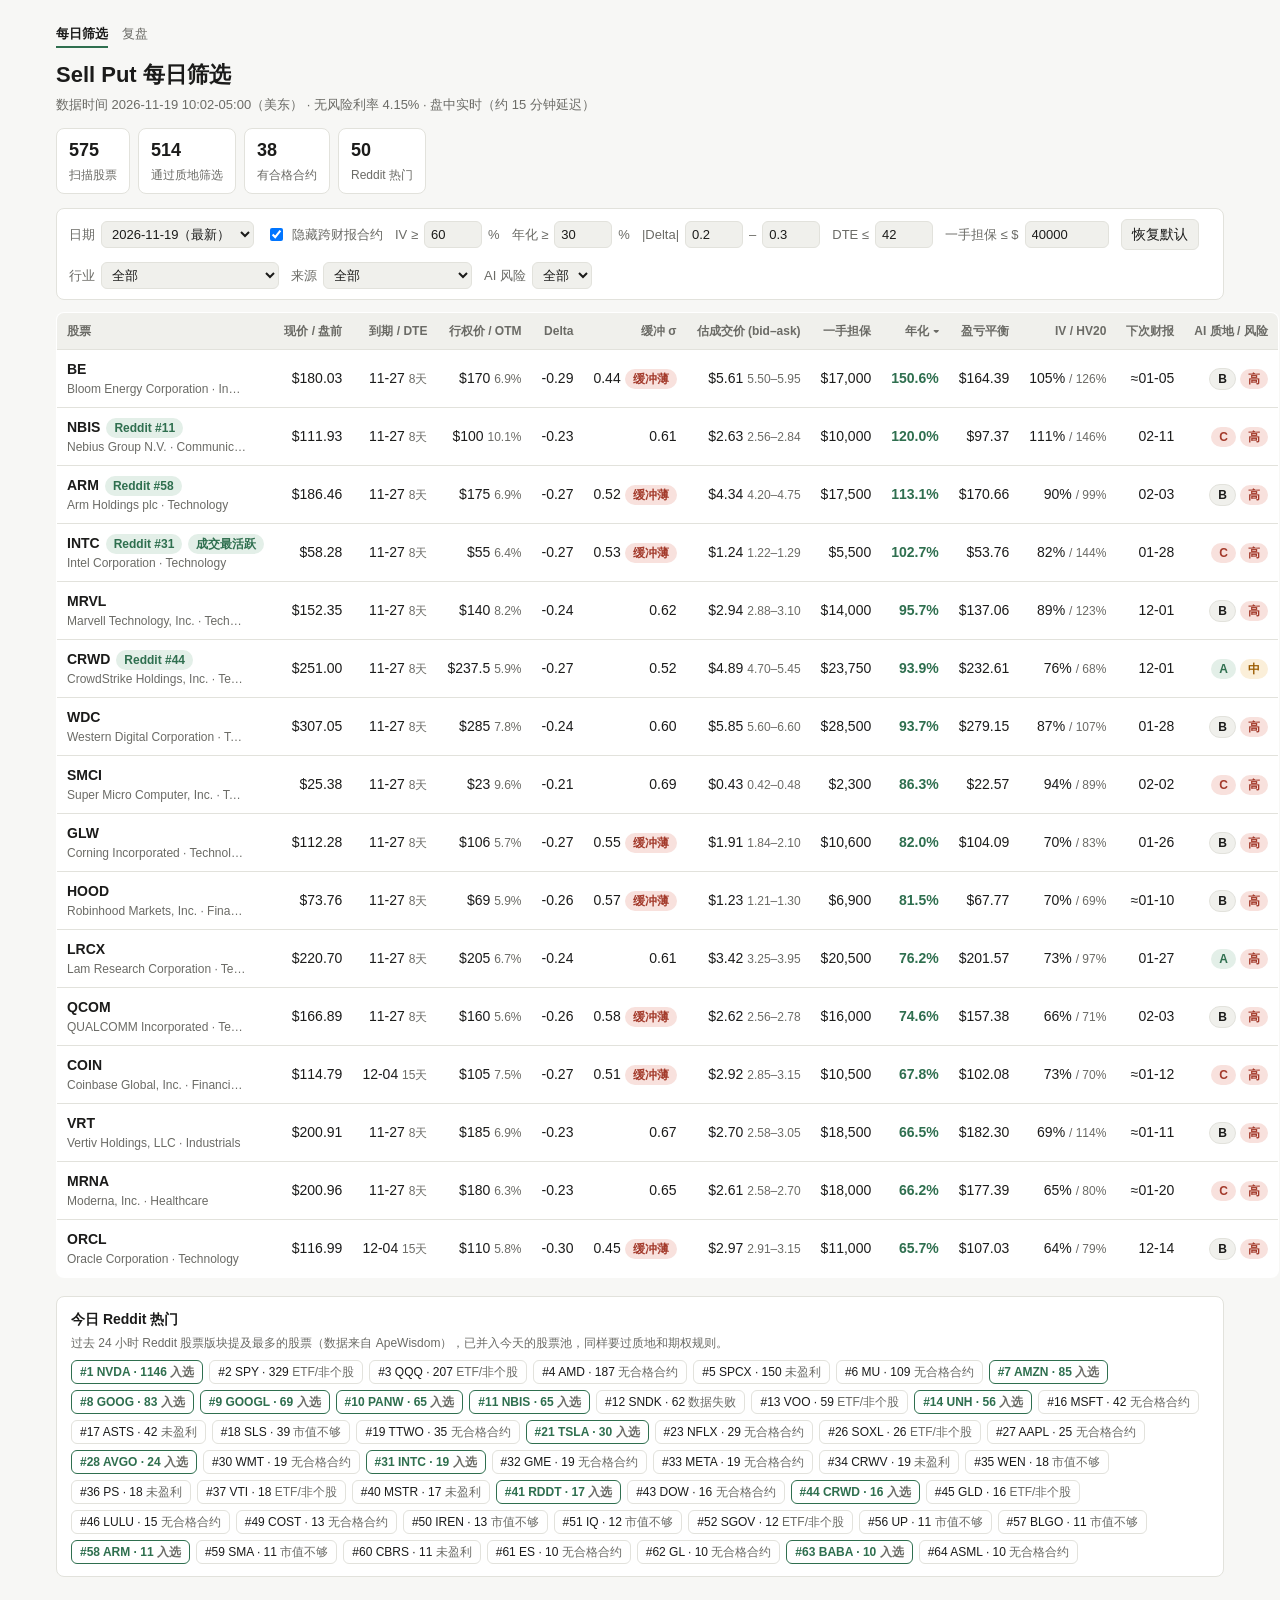
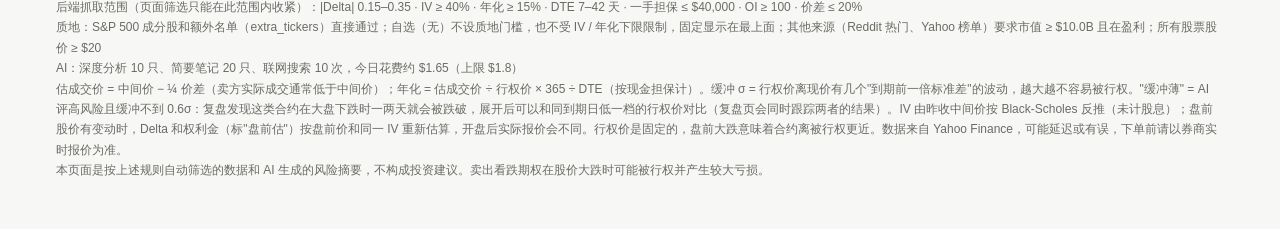
==== commit 5339587d: "Watchlist (TQQQ by default): always scanned and noted, skips the quality gate and IV/yield floors, p" ====
--- a/site/index.html
+++ b/site/index.html
@@ -22,7 +22,7 @@
     <label>一手担保 ≤ $<input type="number" id="maxCol" class="num wide" step="1000" min="0"></label>
     <button id="reset" type="button">恢复默认</button>
     <label>行业 <select id="sector"><option value="">全部</option></select></label>
-    <label>来源 <select id="source"><option value="">全部</option><option value="reddit">Reddit 热门</option><option value="screens">Yahoo 榜单</option><option value="core">S&amp;P 500 / 自选</option></select></label>
+    <label>来源 <select id="source"><option value="">全部</option><option value="reddit">Reddit 热门</option><option value="screens">Yahoo 榜单</option><option value="core">S&amp;P 500 / 额外名单</option></select></label>
     <label>AI 风险 <select id="risk"><option value="">全部</option><option>低</option><option>中</option><option>高</option></select></label>
   </div>
   <div id="notice"></div>
@@ -106,13 +106,16 @@
 
 function visibleRows() {
   const f = readFilters(), sector = $("sector").value, risk = $("risk").value, source = $("source").value;
-  const rows = [];
+  const rows = [], pins = [], watch = new Set(report.params.watchlist || []);
   for (const c of report.candidates) {
+    const pinned = watch.has(c.ticker);
+    // the watchlist ignores the IV and yield floors: it is always shown, pinned on top
     const contracts = c.contracts
-      .filter((k) => k.annualized >= f.minAnn / 100 && k.iv >= f.minIv / 100 && -k.delta >= f.dMin && -k.delta <= f.dMax &&
+      .filter((k) => (pinned || (k.annualized >= f.minAnn / 100 && k.iv >= f.minIv / 100)) && -k.delta >= f.dMin && -k.delta <= f.dMax &&
         k.dte <= f.maxDte && k.collateral <= f.maxCol && !(f.hideEarn && k.crosses_earnings))
       .sort((a, b) => b.annualized - a.annualized);
     if (!contracts.length) continue;
+    if (pinned) { pins.push({ c, k: contracts[0], others: contracts.slice(1), pinned: true }); continue; }
     if (sector && c.sector !== sector) continue;
     if (risk && c.ai?.risk_level !== risk) continue;
     if (source === "reddit" && !c.reddit) continue;
@@ -127,7 +130,7 @@
   }[sortKey]);
   const asc = ["ticker", "expiry", "earnings", "risk", "delta"].includes(sortKey) ? 1 : -1;
   rows.sort((a, b) => (val(a) > val(b) ? asc : val(a) < val(b) ? -asc : 0));
-  return rows;
+  return [...pins, ...rows];
 }
 
 function render() {
@@ -142,6 +145,9 @@
   if (!r.ai.enabled) notes.push("AI 风险笔记未启用（未配置 ANTHROPIC_API_KEY）。");
   if (r.ai.error) notes.push("AI 风险笔记今天生成失败：" + esc(r.ai.error));
   const sp = r.ai.spend;
+  const shownPins = new Set(visibleRows().filter((x) => x.pinned).map((x) => x.c.ticker));
+  const missing = (r.params.watchlist || []).filter((t) => !shownPins.has(t));
+  if (missing.length) notes.push(`自选 ${missing.map(esc).join("、")} 在当前 Delta / 到期 / 担保金条件下没有合约${r.candidates.some((c) => missing.includes(c.ticker)) ? "，放宽这几项就能看到" : "（今天没扫到它的期权数据）"}。`);
   $("notice").innerHTML = notes.map((n) => `<div class="notice">${n}</div>`).join("");
 
   $("head").innerHTML = COLS.map((c) => `<th data-k="${c.key}" class="${c.key === sortKey ? "sorted" : ""}">${c.label}</th>`).join("");
@@ -155,7 +161,7 @@
   const o = r.params.options, q = r.params.quality;
   $("foot").innerHTML = `
     后端抓取范围（页面筛选只能在此范围内收紧）：|Delta| ${o.delta_min}–${o.delta_max} · IV ≥ ${pct(o.min_iv ?? 0, 0)} · 年化 ≥ ${pct(o.min_annualized, 0)} · DTE ${o.min_dte}–${o.max_dte} 天 · 一手担保 ≤ $${(o.max_collateral ?? 0).toLocaleString()} · OI ≥ ${o.min_open_interest} · 价差 ≤ ${pct(o.max_spread_pct, 0)}<br>
-    质地：S&amp;P 500 成分股和自选名单直接通过；其他来源（Reddit 热门、Yahoo 榜单）要求市值 ≥ ${big(q.min_market_cap)}${q.require_profitable ? " 且在盈利" : ""}；所有股票股价 ≥ $${q.min_price}<br>
+    质地：S&amp;P 500 成分股和额外名单（extra_tickers）直接通过；自选（${(r.params.watchlist || []).map(esc).join("、") || "无"}）不设质地门槛，也不受 IV / 年化下限限制，固定显示在最上面；其他来源（Reddit 热门、Yahoo 榜单）要求市值 ≥ ${big(q.min_market_cap)}${q.require_profitable ? " 且在盈利" : ""}；所有股票股价 ≥ $${q.min_price}<br>
     ${sp ? `AI：深度分析 ${sp.deep} 只、简要笔记 ${sp.light} 只、联网搜索 ${sp.searches} 次，今日花费约 $${sp.usd.toFixed(2)}（上限 $${sp.budget_usd}）<br>` : ""}
     估成交价 = 中间价 − ¼ 价差（卖方实际成交通常低于中间价）；年化 = 估成交价 ÷ 行权价 × 365 ÷ DTE（按现金担保计）。缓冲 σ = 行权价离现价有几个"到期前一倍标准差"的波动，越大越不容易被行权。"缓冲薄" = AI 评高风险且缓冲不到 0.6σ：复盘发现这类合约在大盘下跌时一两天就会被跌破，展开后可以和同到期日低一档的行权价对比（复盘页会同时跟踪两者的结果）。IV 由昨收中间价按 Black-Scholes 反推（未计股息）；盘前股价有变动时，Delta 和权利金（标"盘前估"）按盘前价和同一 IV 重新估算，开盘后实际报价会不同。行权价是固定的，盘前大跌意味着合约离被行权更近。数据来自 Yahoo Finance，可能延迟或有误，下单前请以券商实时报价为准。<br>
     本页面是按上述规则自动筛选的数据和 AI 生成的风险摘要，不构成投资建议。卖出看跌期权在股价大跌时可能被行权并产生较大亏损。`;
@@ -189,10 +195,10 @@
     <div class="chips">${list.map((x) => `<span class="chip${x.status === "candidate" ? " in" : ""}">#${x.rank} ${esc(x.ticker)} · ${x.mentions} <span class="why">${WHY[x.status] || esc(x.status)}</span></span>`).join("")}</div>`;
 }
 
-function rowHtml({ c, k, others }) {
+function rowHtml({ c, k, others, pinned }) {
   const ai = c.ai;
   const cells = [
-    `<span class="tk">${esc(c.ticker)}</span>${c.reddit ? `<span class="tag rd">Reddit #${c.reddit.rank}</span>` : ""}${(c.screens || []).map((x) => `<span class="tag rd">${SCREEN_LABEL[x] || esc(x)}</span>`).join("")}<span class="nm">${esc(c.name)} · ${esc(c.sector || "")}</span>`,
+    `<span class="tk">${esc(c.ticker)}</span>${pinned ? '<span class="tag pin">自选</span>' : ""}${c.reddit ? `<span class="tag rd">Reddit #${c.reddit.rank}</span>` : ""}${(c.screens || []).map((x) => `<span class="tag rd">${SCREEN_LABEL[x] || esc(x)}</span>`).join("")}<span class="nm">${esc(c.name)} · ${esc(c.sector || "")}</span>`,
     priceCell(c),
     `${k.expiry.slice(5)} <span class="small">${k.dte}天</span>`,
     `${usd(k.strike, k.strike % 1 ? 1 : 0)} <span class="small">${pct(k.otm_pct)}</span>`,
@@ -203,7 +209,7 @@
     `<span class="ann">${pct(k.annualized)}</span>`,
     usd(k.breakeven),
     `${pct(k.iv, 0)} <span class="small">/ ${pct(c.hv20, 0)}</span>`,
-    c.next_earnings ? earnCell(c, k) : k.earnings_unknown ? '<span class="tag earn" title="Yahoo 没有给出下次财报日期，可能在到期前，请自行核对">未知</span>' : "–",
+    c.next_earnings ? earnCell(c, k) : c.not_equity ? '<span class="small">ETF 无财报</span>' : k.earnings_unknown ? '<span class="tag earn" title="Yahoo 没有给出下次财报日期，可能在到期前，请自行核对">未知</span>' : "–",
     ai ? `<span class="tag g-${ai.quality_grade}">${ai.quality_grade}</span> <span class="tag r-${ai.risk_level}">${ai.risk_level}</span>` : '<span class="small">–</span>',
   ];
   const tr = `<tr class="row" data-t="${esc(c.ticker)}">${cells.map((v, i) => `<td data-label="${COLS[i].label}"><span>${v}</span></td>`).join("")}</tr>`;
--- a/site/style.css
+++ b/site/style.css
@@ -57,6 +57,8 @@
 .mini th, .mini td { padding: 4px 6px; font-size: 12px; background: transparent; cursor: default; white-space: nowrap; }
 .empty { text-align: center; color: var(--muted); padding: 40px; }
 .rd { background: var(--accent-soft); color: var(--accent); margin-left: 6px; font-weight: 600; }
+.pin { background: var(--text); color: var(--surface); margin-left: 6px; font-weight: 600; }
+tr.row:has(.pin) { box-shadow: inset 3px 0 0 var(--accent); }
 #reddit { margin-top: 18px; background: var(--surface); border: 1px solid var(--border); border-radius: 8px; padding: 12px 14px; }
 #reddit h3 { margin: 0 0 4px; font-size: 14px; }
 #reddit .chips { margin: 8px 0 0; }
